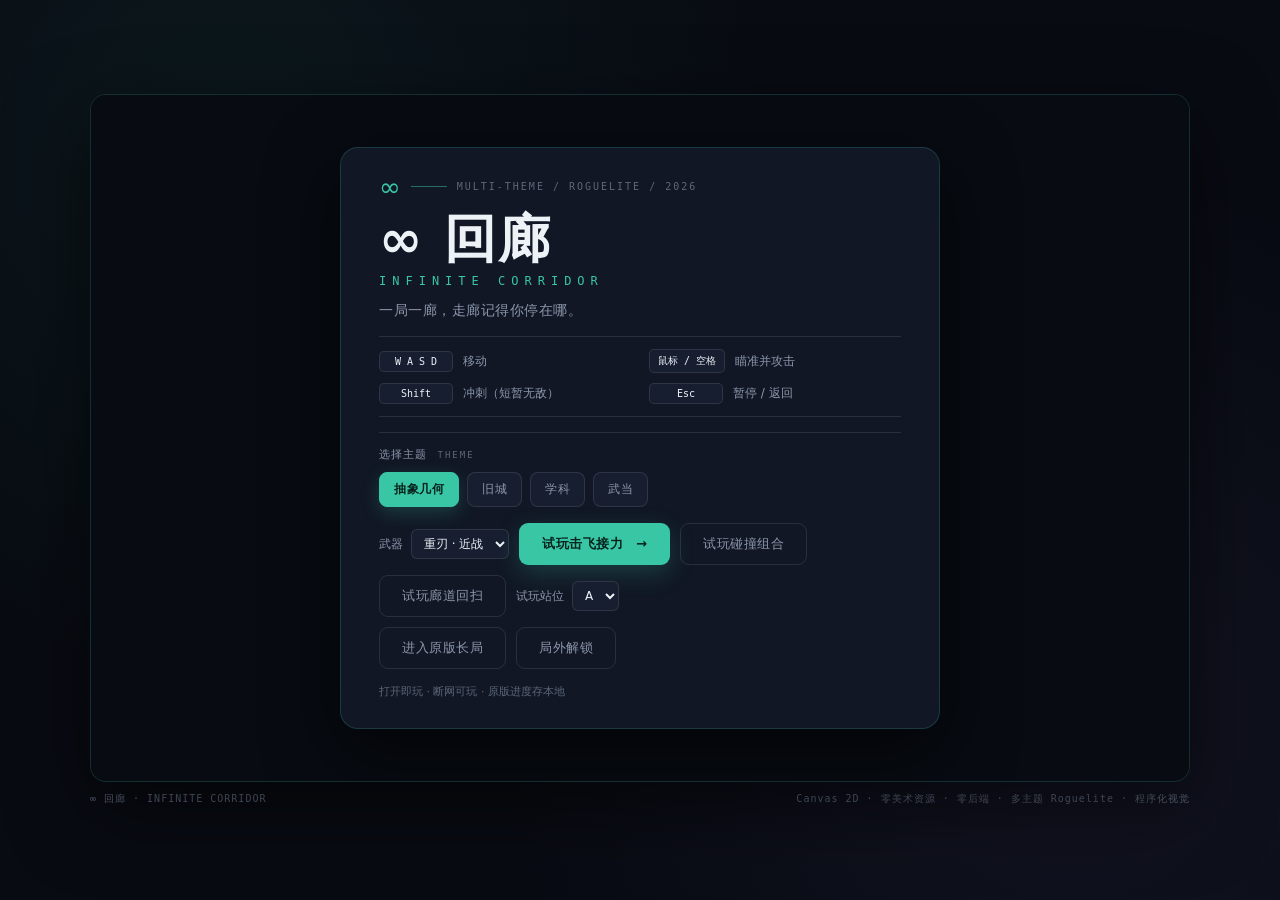
==== index.html @ 14e25143 "修复回廊战斗与界面交互，补充参赛设计资料" ====
<!DOCTYPE html>
<html lang="zh-CN">
<head>
<meta charset="UTF-8">
<meta name="viewport" content="width=device-width, initial-scale=1.0">
<title>∞ 回廊 · INFINITE CORRIDOR</title>
<link rel="stylesheet" href="src/ui/style.css">
</head>
<body>
<div id="app">
    <div id="hud" class="hud hidden">
      <div class="hud-left">
        <div class="brand-mini">∞ 回廊</div>
        <div class="room-line"><b id="room-name">方庭</b><span id="room-count">第 1 / 3 间</span></div>
        <div id="room-dots" class="dots"></div>
        <div id="hud-room-type" class="hud-extra hidden"></div>
      </div>
      <div class="hud-mid">
        <div class="hp-row"><span class="hp-label">生命</span><div class="hp-track"><div id="hp-fill" class="hp-fill"></div></div><span id="hp-text" class="hp-text">100 / 100</span></div>
        <div class="dash-status"><span>冲刺</span> <b id="dash-status">可用</b></div>
        <div id="boss-bar" class="boss-bar hidden"><span id="boss-name">合点</span><div class="boss-track"><div id="boss-fill" class="boss-fill"></div></div></div>
        <div id="hud-boss-phase" class="hud-extra hidden"></div>
        <div id="hud-combo" class="hud-extra hidden"></div>
        <div id="hint" class="hint"></div>
      </div>
      <div class="hud-right">
        <div class="hud-stats"><span id="run-gold">金币 <b id="gold">0</b></span><span>用时 <b id="timer">0.0s</b></span><span class="src" id="source">离线模板</span></div>
        <div id="perk-chips" class="chips"></div>
        <div class="hud-actions">
          <button id="btn-pause" class="mini-btn" type="button" aria-keyshortcuts="Escape">暂停</button>
          <button id="btn-mute" class="mini-btn" type="button">音效 开</button>
        </div>
      </div>
    </div>

  <div class="stage">
    <canvas id="game" width="960" height="600" tabindex="-1" aria-label="回廊战斗区域"></canvas>
    <div id="toast" class="toast"></div>

    <div id="overlay" class="overlay">
      <section id="screen-start" class="panel start-panel">
        <div class="mark"><span class="mark-inf">∞</span><span class="mark-line"></span><span class="mark-en">MULTI-THEME / ROGUELITE / 2026</span></div>
        <h1 class="title">∞ 回廊</h1>
        <p class="subtitle">INFINITE CORRIDOR</p>
        <p class="tagline">一局一廊，走廊记得你停在哪。</p>
        <div class="rules">
          <div><kbd>W A S D</kbd><span>移动</span></div>
          <div><kbd>鼠标 / 空格</kbd><span>瞄准并攻击</span></div>
          <div><kbd>Shift</kbd><span>冲刺（短暂无敌）</span></div>
          <div><kbd>Esc</kbd><span>暂停 / 返回</span></div>
        </div>
        <div class="start-actions impact-actions">
          <label class="recall-layout" for="impact-weapon">武器
            <select id="impact-weapon">
              <option value="blade">重刃 · 近战</option>
              <option value="cannon">手炮 · 远程</option>
            </select>
          </label>
          <button id="btn-impact" class="btn primary" type="button">试玩击飞接力 <span>→</span></button>
          <button id="btn-impact-combinations" class="btn ghost" type="button">试玩碰撞组合</button>
        </div>
        <div class="start-actions">
          <button id="btn-recall" class="btn ghost" type="button">试玩廊道回扫</button>
          <label class="recall-layout">试玩站位
            <select id="recall-layout">
              <option value="A">A</option>
              <option value="B">B</option>
            </select>
          </label>
        </div>
        <div class="start-actions legacy-actions">
          <button id="btn-start" class="btn ghost" type="button">进入原版长局</button>
          <button id="btn-unlock-start" class="btn ghost" type="button">局外解锁</button>
        </div>
        <p class="footnote">打开即玩 · 断网可玩 · 原版进度存本地</p>
      </section>

      <section id="screen-perk" class="panel perk-panel hidden">
        <div class="panel-kicker" id="perk-room">第 1 间 通过</div>
        <h2 class="panel-title" id="perk-title">选择一条路径</h2>
        <p class="panel-desc" id="perk-sub">选一个带进下一间房</p>
        <div id="perk-cards" class="perk-cards"></div>
      </section>

      <section id="screen-end" class="panel end-panel hidden">
        <h2 id="end-title" class="end-title lose">这次停在了这里</h2>
        <p id="end-summary" class="end-summary"></p>
        <div id="end-stats" class="stats"></div>
        <p id="end-wallet" class="end-gold">持有金币 <b id="end-gold">0</b></p>
        <div class="end-actions">
          <button id="btn-restart" class="btn primary" type="button">再来一局 <span>↻</span></button>
          <button id="btn-unlock" class="btn ghost" type="button">局外解锁</button>
          <button id="btn-end-home" class="btn ghost hidden" type="button">返回开始页</button>
        </div>
        <p class="footnote">按 R 或 Enter 也可立刻重开</p>
      </section>

      <section id="screen-unlock" class="panel unlock-panel hidden">
        <div class="unlock-head">
          <div><h2 class="panel-title">局外解锁</h2><p class="panel-desc">用金币换取开局自带的初始词条，效果可叠加</p></div>
          <!-- B6：顶部关闭按钮，不再只能滚到底部点「返回」；Esc 同样可关闭 -->
          <div class="unlock-head-right">
            <div class="wallet">金币 <b id="unlock-gold">0</b></div>
            <button id="unlock-close" class="icon-btn" type="button" aria-label="关闭局外解锁" title="关闭">×</button>
          </div>
        </div>
        <div id="unlock-grid" class="unlock-grid"></div>
        <button id="unlock-back" class="btn ghost wide" type="button" data-from="start">返回</button>
      </section>

      <!-- B9：Esc 暂停面板。此前只有 toast 提示，没有任何重开 / 返回入口 -->
      <section id="screen-pause" class="panel pause-panel hidden">
        <div class="panel-kicker">PAUSED · 暂停</div>
        <h2 class="panel-title">走廊暂时静止</h2>
        <p class="panel-desc">随时可以回来，也可以重开本局或回到开始页。</p>
        <div class="pause-actions">
          <button id="btn-resume" class="btn primary" type="button">继续 <span>→</span></button>
          <button id="btn-pause-restart" class="btn ghost" type="button">重开本局</button>
          <button id="btn-pause-home" class="btn ghost" type="button">返回开始页</button>
        </div>
        <p class="footnote">按 Esc 也可继续</p>
      </section>
    </div>
  </div>

  <footer class="foot">
    <span>∞ 回廊 · INFINITE CORRIDOR</span>
    <span>Canvas 2D · 零美术资源 · 零后端 · 多主题 Roguelite · 程序化视觉</span>
  </footer>
</div>

<script>window.Corridor = window.Corridor || {};</script>
<script src="src/core/perks.js"></script>
<script src="src/core/audio.js"></script>
<script src="src/core/recall.js"></script>
<script src="src/core/impact.js"></script>
<script src="src/core/engine.js"></script>
<script src="src/theme/index.js"></script>
<script src="src/gen/templates.js"></script>
<script src="src/gen/schema.js"></script>
<script src="src/gen/index.js"></script>
<script src="src/ui/render.js"></script>
<script src="src/ui/screens.js"></script>
<script src="src/ui/main.js"></script>
</body>
</html>
---- src/ui/style.css ----
:root{
  --bg:#080B12;
  --panel:#111725;
  --panel-2:#171E30;
  --line:rgba(255,255,255,.10);
  --text:#EDF2F7;
  --muted:#8C97AB;
  --dim:#5C6779;
  --teal:#39C6A5;
  --teal-soft:rgba(57,198,165,.14);
  --amber:#E9A23B;
  --violet:#8E7CE8;
  --rust:#D9644B;
  --font:"PingFang SC","Microsoft YaHei","Hiragino Sans GB",system-ui,-apple-system,sans-serif;
  --mono:ui-monospace,"SFMono-Regular","JetBrains Mono",Consolas,monospace;
  /* 主题派生变量：rgba 边框/阴影/发光统一由 rgb 三元组派生，
     [data-theme] 只需覆盖 4 个 rgb 三元组即可让整套 HUD 随主题变色。
     缺省值 = M1 原硬编码值，故无 data-theme 时外观零变化。 */
  --teal-rgb:57,198,165;
  --amber-rgb:233,162,59;
  --violet-rgb:142,124,232;
  --rust-rgb:217,100,75;
  --violet-soft:#C3B7FF;
  --amber-soft:#F5C879;
  --on-primary:#06231C;
}
*{box-sizing:border-box}
html{height:100%}
body{
  min-height:100%;margin:0;background:var(--bg);color:var(--text);font-family:var(--font);
  display:flex;align-items:center;justify-content:center;
  background-image:radial-gradient(circle at 18% 16%,rgba(var(--teal-rgb),.07),transparent 42%),
                   radial-gradient(circle at 84% 82%,rgba(var(--violet-rgb),.07),transparent 44%);
  -webkit-font-smoothing:antialiased;
}
#app{
  --stage-width:min(1100px,100%,max(320px,calc(160vh - 224px)));
  width:100%;display:flex;flex-direction:column;align-items:center;gap:10px;padding:16px;
}
.stage{
  position:relative;width:var(--stage-width);aspect-ratio:960/600;
  border:1px solid rgba(var(--teal-rgb),.18);border-radius:16px;overflow:hidden;
  background:#0B0E15;box-shadow:0 26px 80px rgba(0,0,0,.55),0 0 0 1px rgba(255,255,255,.02) inset;
}
canvas{display:block;width:100%;height:100%}
.hidden{display:none !important}

/* ---------- HUD ---------- */
/* HUD 是画布外的独立行，战斗区域会完整显示。 */
.hud{
  width:var(--stage-width);display:flex;flex-wrap:wrap;gap:10px 16px;
  padding:7px 16px 9px;align-items:flex-start;
  background:var(--panel);border:1px solid rgba(var(--teal-rgb),.16);border-radius:10px;
}
.hud-left{width:190px;flex:none}
.brand-mini{font-size:13px;font-weight:600;letter-spacing:2px;color:var(--teal)}
.room-line{display:flex;align-items:baseline;gap:8px;margin-top:2px}
.room-line b{font-size:16px;font-weight:500}
.room-line span{font-size:11px;color:var(--muted)}
.dots{display:flex;gap:5px;margin-top:5px;align-items:center}
.dot{width:16px;height:4px;border-radius:2px;background:rgba(255,255,255,.13)}
.dot.done{background:var(--teal)}
.dot.now{background:var(--amber);box-shadow:0 0 8px rgba(var(--amber-rgb),.6)}
.dot.boss{width:8px;height:8px;border-radius:50%;background:rgba(217,100,75,.3)}
.dot.boss.now{background:var(--rust);box-shadow:0 0 10px rgba(var(--rust-rgb),.7)}
.dot.boss.done{background:var(--teal)}
.hud-mid{flex:1 1 160px;min-width:0}
.hp-row{display:flex;align-items:center;gap:10px}
.hp-label,.hp-text{font-size:11px;color:var(--muted);font-family:var(--mono)}
.hp-text{min-width:66px;text-align:right}
.hp-track{flex:1;max-width:300px;height:9px;border-radius:6px;background:rgba(255,255,255,.10);overflow:hidden}
.hp-fill{height:100%;width:100%;background:var(--teal);border-radius:6px;transition:width .16s ease}
.hp-fill.low{background:var(--rust)}
.dash-status{margin-top:4px;font-size:11px;color:var(--muted)}
.dash-status b{font-family:var(--mono);font-weight:500;color:var(--teal)}
.dash-status b.cooling{color:var(--muted)}
.boss-bar{display:flex;align-items:center;gap:9px;margin-top:5px}
.boss-bar span{font-size:11px;color:var(--rust);min-width:32px}
.boss-track{flex:1;height:5px;background:rgba(255,255,255,.09);border-radius:4px;overflow:hidden}
.boss-fill{height:100%;background:var(--rust);transition:width .2s ease}
.hint{margin-top:5px;font-size:11px;color:var(--dim);white-space:nowrap;overflow:hidden;text-overflow:ellipsis}
.hud-right{width:230px;flex:none;display:flex;flex-direction:column;align-items:flex-end;gap:5px}
.hud-stats{display:flex;gap:12px;font-size:11px;color:var(--muted);font-family:var(--mono)}
.hud-stats b{color:var(--text);font-weight:500}
.hud-stats .src{color:var(--teal);opacity:.8}
.chips{display:flex;flex-wrap:wrap;gap:4px;justify-content:flex-end;max-height:30px;overflow:hidden}
.chip{font-size:10px;padding:2px 7px;border-radius:20px;border:1px solid var(--line);color:var(--muted);white-space:nowrap}
.chip.r-common{border-color:rgba(255,255,255,.16)}
.chip.r-rare{border-color:rgba(var(--violet-rgb),.5);color:var(--violet-soft)}
.chip.r-epic{border-color:rgba(var(--amber-rgb),.55);color:var(--amber-soft)}
.mini-btn{font-size:10px;padding:3px 9px;border-radius:5px;border:1px solid var(--line);
  background:transparent;color:var(--muted);cursor:pointer;font-family:var(--mono)}
.mini-btn:hover{color:var(--text);border-color:var(--teal)}
.mini-btn.off{opacity:.5}
.hud-actions{display:flex;gap:6px}

/* ---------- 覆盖层 ---------- */
.overlay{
  position:absolute;inset:0;z-index:5;display:flex;align-items:center;justify-content:center;
  background:rgba(8,11,18,.60);backdrop-filter:blur(3px);padding:20px;
}
.overlay.dim{background:rgba(8,11,18,.84);backdrop-filter:blur(7px)}
.panel{
  width:min(600px,100%);max-height:100%;overflow:auto;
  background:var(--panel);border:1px solid rgba(var(--teal-rgb),.20);border-radius:18px;
  padding:34px 38px;box-shadow:0 24px 70px rgba(0,0,0,.6);
  animation:rise .35s cubic-bezier(.2,.8,.2,1) both;
}
@keyframes rise{from{opacity:0;transform:translateY(14px)}to{opacity:1;transform:translateY(0)}}
.mark{display:flex;align-items:center;gap:10px;margin-bottom:18px}
.mark-inf{font-size:26px;line-height:1;color:var(--teal)}
.mark-line{width:36px;height:1px;background:rgba(var(--teal-rgb),.5)}
.mark-en{font-family:var(--mono);font-size:10px;letter-spacing:2px;color:var(--dim)}
.title{font-size:52px;line-height:1.05;margin:0;font-weight:600;letter-spacing:2px}
.subtitle{font-family:var(--mono);font-size:12px;letter-spacing:6px;color:var(--teal);margin:8px 0 0}
.tagline{font-size:14px;color:var(--muted);margin:18px 0 24px;letter-spacing:.5px}
.rules{display:grid;grid-template-columns:1fr 1fr;gap:10px 18px;margin-bottom:28px;
  border-top:1px solid var(--line);border-bottom:1px solid var(--line);padding:18px 0}
.rules div{display:flex;align-items:center;gap:10px;font-size:12px;color:var(--muted)}
kbd{font-family:var(--mono);font-size:10px;padding:4px 8px;border-radius:5px;
  border:1px solid var(--line);background:var(--panel-2);color:var(--text);min-width:74px;text-align:center}
.start-actions,.end-actions{display:flex;gap:10px;align-items:center}
.start-actions{flex-wrap:wrap}
.start-panel{padding-block:26px}
.start-panel .mark{margin-bottom:12px}
.start-panel .tagline{margin:14px 0 16px}
.start-panel .rules{padding-block:12px;margin-bottom:15px}
.start-panel .footnote{margin-top:14px}
.impact-actions{margin-bottom:10px}
.legacy-actions{margin-top:10px}
.recall-layout{display:flex;gap:8px;align-items:center;color:var(--muted);font-size:12px}
.recall-layout select{
  padding:6px 8px;border:1px solid var(--line);border-radius:6px;
  background:var(--panel-2);color:var(--text);font:inherit;
}
.hud[data-prototype] .hint{color:var(--text);white-space:normal}
.btn{
  font-family:var(--font);font-size:13px;padding:11px 22px;border-radius:9px;cursor:pointer;
  border:1px solid transparent;transition:transform .16s ease,box-shadow .16s ease,background .16s ease;
  letter-spacing:.5px;
}
.btn:hover{transform:translateY(-2px)}
.btn.primary{background:var(--teal);color:var(--on-primary);font-weight:600;box-shadow:0 8px 24px rgba(var(--teal-rgb),.22)}
.btn.primary:hover{box-shadow:0 12px 30px rgba(var(--teal-rgb),.34)}
.btn.primary span{margin-left:8px}
.btn.ghost{background:transparent;border-color:var(--line);color:var(--muted)}
.btn.ghost:hover{color:var(--text);border-color:var(--teal)}
.btn.wide{width:100%;margin-top:18px}
.footnote{font-size:11px;color:var(--dim);margin:18px 0 0;line-height:1.7}

.panel-kicker{font-family:var(--mono);font-size:11px;letter-spacing:2px;color:var(--teal);margin-bottom:8px}
.panel-title{font-size:26px;font-weight:500;margin:0 0 6px;letter-spacing:1px}
.panel-desc{font-size:12px;color:var(--muted);margin:0 0 22px}
.perk-cards{display:grid;grid-template-columns:1fr 1fr;gap:14px}
.perk-card{
  text-align:left;padding:18px;border-radius:12px;background:var(--panel-2);
  border:1px solid var(--line);cursor:pointer;color:var(--text);font-family:var(--font);
  transition:transform .16s ease,border-color .16s ease,box-shadow .16s ease;
  display:flex;flex-direction:column;gap:8px;min-height:150px;
}
.perk-card:hover{transform:translateY(-5px);border-color:var(--teal);box-shadow:0 14px 34px rgba(0,0,0,.4)}
.perk-card.r-rare:hover{border-color:var(--violet);box-shadow:0 14px 34px rgba(var(--violet-rgb),.18)}
.perk-card.r-epic:hover{border-color:var(--amber);box-shadow:0 14px 34px rgba(var(--amber-rgb),.18)}
.perk-top{display:flex;justify-content:space-between;align-items:center}
.perk-rarity{font-size:10px;padding:2px 8px;border-radius:20px;border:1px solid var(--line);color:var(--muted)}
.r-rare .perk-rarity{border-color:rgba(var(--violet-rgb),.55);color:var(--violet-soft)}
.r-epic .perk-rarity{border-color:rgba(var(--amber-rgb),.55);color:var(--amber-soft)}
.perk-tag{font-size:10px;color:var(--dim)}
.perk-name{font-size:22px;font-weight:500;letter-spacing:1px}
.perk-desc{font-size:12px;color:var(--muted);line-height:1.6;flex:1}
/* B8：词条卡底部不再渲染英文函数 id（.perk-id 规则已移除） */
.perk-price{font-size:11px;color:var(--teal);border-top:1px solid var(--line);padding-top:8px}
.perk-card.locked{opacity:.55;cursor:default}
.perk-card.locked:hover{transform:none;border-color:var(--line);box-shadow:none}
.perk-card.poor{opacity:.6}

.end-title{font-size:30px;font-weight:500;margin:0 0 10px;letter-spacing:1px}
.end-title.win{color:var(--teal)}
.end-title.lose{color:var(--rust)}
.end-summary{font-size:13px;color:var(--muted);line-height:1.8;margin:0 0 24px;
  border-left:2px solid rgba(var(--teal-rgb),.4);padding-left:14px}
.stats{display:grid;grid-template-columns:repeat(4,1fr);gap:10px;margin-bottom:20px}
.stat{display:flex;flex-direction:column;gap:4px;padding:14px 10px;background:var(--panel-2);
  border:1px solid var(--line);border-radius:10px;text-align:center}
.stat-v{font-family:var(--mono);font-size:19px;color:var(--text)}
.stat-l{font-size:10px;color:var(--dim)}
.end-gold{font-size:12px;color:var(--muted);margin:0 0 20px}
.end-gold b{color:var(--amber);font-family:var(--mono);font-size:16px}

.unlock-panel{width:min(760px,100%);display:flex;flex-direction:column;overflow:hidden}
.unlock-head{display:flex;flex:none;flex-wrap:wrap;justify-content:space-between;align-items:flex-start;gap:10px;margin-bottom:14px}
/* B6：顶部关闭按钮，解锁页不必滚到底部才能退出 */
.unlock-head-right{display:flex;align-items:center;gap:10px;flex:none}
.icon-btn{
  width:32px;height:32px;flex:none;border-radius:8px;cursor:pointer;
  border:1px solid var(--line);background:var(--panel-2);color:var(--muted);
  font-size:18px;line-height:1;font-family:var(--mono);
  transition:color .16s ease,border-color .16s ease,transform .16s ease;
}
.icon-btn:hover{color:var(--text);border-color:var(--teal);transform:translateY(-2px)}
.wallet{font-family:var(--mono);font-size:12px;color:var(--muted);white-space:nowrap;
  border:1px solid var(--line);border-radius:8px;padding:8px 12px}
.wallet b{color:var(--amber);font-size:16px}
.unlock-grid{display:grid;grid-template-columns:repeat(5,minmax(0,1fr));gap:10px;min-height:0;overflow:auto;padding:4px}
.unlock-panel>.btn{flex:none}
.unlock-grid .perk-card{min-height:132px;padding:13px;gap:6px}
.unlock-grid .perk-name{font-size:17px}
.unlock-grid .perk-desc{font-size:11px}

/* B9：Esc 暂停面板 */
.pause-panel{width:min(480px,100%)}
.pause-actions{display:flex;gap:10px;flex-wrap:wrap;margin-bottom:4px}

.toast{
  position:absolute;left:50%;bottom:22px;transform:translate(-50%,10px);z-index:6;
  font-size:12px;color:var(--text);background:rgba(17,23,37,.94);
  border:1px solid rgba(var(--teal-rgb),.3);border-radius:9px;padding:10px 18px;
  opacity:0;pointer-events:none;transition:opacity .2s ease,transform .2s ease;
  max-width:80%;text-align:center;box-shadow:0 10px 30px rgba(0,0,0,.4);
}
.toast.show{opacity:1;transform:translate(-50%,0)}
.foot{width:var(--stage-width);display:flex;justify-content:space-between;
  font-family:var(--mono);font-size:10px;color:var(--dim);letter-spacing:1px}
@media (max-width:820px){
  .unlock-grid{grid-template-columns:repeat(3,1fr)}
  .panel{padding:24px}
  .title{font-size:40px}
  .hud{gap:10px;padding:10px}
  .hud-left,.hud-right{width:150px}
  .stats{grid-template-columns:repeat(2,1fr)}
}
@media (max-width:520px){
  .overlay{padding:8px}
  .panel{padding:14px}
  .unlock-grid{grid-template-columns:repeat(2,minmax(0,1fr))}
}
@media (max-width:520px), (max-height:480px){
  .overlay.unlocking{position:fixed;padding:8px}
  .unlock-panel{padding:14px}
  .unlock-panel .panel-desc{margin-bottom:0}
}
@media (max-height:480px){
  #app{padding:8px;gap:6px}
  .hud{width:min(650px,100%);padding:6px 10px;gap:6px 10px}
}

/* ---------- 开局主题选择 / HUD 主题标签 ---------- */
.theme-picker{margin:0 0 16px;border-top:1px solid var(--line);padding-top:14px}
.theme-picker-label{font-size:11px;color:var(--muted);letter-spacing:1px;margin-bottom:10px}
.theme-picker-label span{font-family:var(--mono);font-size:9px;color:var(--dim);letter-spacing:2px;margin-left:6px}
.theme-options{display:flex;gap:8px;flex-wrap:wrap}
.theme-opt{
  font-family:var(--font);font-size:12px;padding:8px 14px;border-radius:8px;cursor:pointer;
  border:1px solid var(--line);background:var(--panel-2);color:var(--muted);
  transition:transform .16s ease,border-color .16s ease,color .16s ease,background .16s ease;
  letter-spacing:.5px;
}
.theme-opt:hover{color:var(--text);border-color:var(--teal);transform:translateY(-2px)}
.theme-opt.active{
  color:var(--on-primary);background:var(--teal);border-color:var(--teal);font-weight:600;
  box-shadow:0 6px 18px rgba(var(--teal-rgb),.22);
}
.theme-opt.active:hover{transform:none}
.theme-tag{display:inline-flex;align-items:center;gap:5px}
.theme-tag-k{color:var(--dim)}
.theme-tag b{color:var(--teal);font-weight:500}
@media (max-width:820px){
  .theme-opt{padding:7px 11px;font-size:11px}
  .theme-picker-label{margin-bottom:8px}
}

/* ---------- T26-D 主题化（C7：ui-dev 在开局设 #app.dataset.theme = C.theme.active()） ----------
 * 选择器精确限定 #app，避免误命中带 data-theme 的 .theme-opt 按钮。
 * 用 4 个 rgb 三元组派生所有边框/阴影/发光，换主题时 HUD、面板、按钮整体变色。
 * 无 data-theme 或 [data-theme="geometry"] 时取 :root 默认值，外观与 M1 完全一致。 */
#app[data-theme="geometry"]{
  --bg:#080B12;--panel:#111725;--panel-2:#171E30;
  --text:#EDF2F7;--muted:#8C97AB;--dim:#5C6779;
  --teal:#39C6A5;--amber:#E9A23B;--violet:#8E7CE8;--rust:#D9644B;
  --teal-rgb:57,198,165;--amber-rgb:233,162,59;--violet-rgb:142,124,232;--rust-rgb:217,100,75;
  --teal-soft:rgba(57,198,165,.14);--violet-soft:#C3B7FF;--amber-soft:#F5C879;--on-primary:#06231C;
}
/* oldtown · 潮湿市井暖光：暖褐面板，灯橘 / 苔绿 / 藕紫 / 砖红 */
#app[data-theme="oldtown"]{
  --bg:#120D09;--panel:#1E1712;--panel-2:#2A1F17;
  --text:#F6EBDC;--muted:#B49C82;--dim:#7A6450;
  --teal:#78A88E;--amber:#F2A63C;--violet:#A5818C;--rust:#C25736;
  --teal-rgb:120,168,142;--amber-rgb:242,166,60;--violet-rgb:165,129,140;--rust-rgb:194,87,54;
  --teal-soft:rgba(120,168,142,.14);--violet-soft:#D8B6BF;--amber-soft:#F8CE8A;--on-primary:#2A1608;
}
/* subject · 清冷学理：墨蓝面板，钢笔冷蓝 / 粉笔黄 / 靛紫 / 批注红 */
#app[data-theme="subject"]{
  --bg:#080E16;--panel:#0F1A26;--panel-2:#162434;
  --text:#EAF1F8;--muted:#8FA2B8;--dim:#586B82;
  --teal:#5FA6C9;--amber:#D8B06A;--violet:#7E88C8;--rust:#B45E58;
  --teal-rgb:95,166,201;--amber-rgb:216,176,106;--violet-rgb:126,136,200;--rust-rgb:180,94,88;
  --teal-soft:rgba(95,166,201,.14);--violet-soft:#B9C0EE;--amber-soft:#EBD3A2;--on-primary:#0A1622;
}
/* wudang · 山岚留白：淡墨青灰面板，灰青 / 暖木金 / 远山紫 / 朱砂 */
#app[data-theme="wudang"]{
  --bg:#141A1C;--panel:#1C2527;--panel-2:#26302F;
  --text:#EFF2EE;--muted:#9BA9A2;--dim:#66756E;
  --teal:#6F9C8D;--amber:#C9A579;--violet:#8E8CAA;--rust:#A96357;
  --teal-rgb:111,156,141;--amber-rgb:201,165,121;--violet-rgb:142,140,170;--rust-rgb:169,99,87;
  --teal-soft:rgba(111,156,141,.14);--violet-soft:#C3C1D6;--amber-soft:#E2CDA9;--on-primary:#14201C;
}

/* ---------- T28 集成修复：三选一词条卡 / 机制徽标 / 协同提示 / HUD 扩展 ----------
 * screens.js 的 showPerk() 会写 #perk-cards[data-count="2|3"]，这里按候选数切列数；
 * 无 data-count 时维持 M1 两列，外观不变。 */
#perk-cards[data-count="3"]{grid-template-columns:repeat(3,1fr);gap:11px}
#perk-cards[data-count="3"] .perk-card{padding:14px;min-height:168px}
#perk-cards[data-count="3"] .perk-name{font-size:19px}
#perk-cards[data-count="3"] .perk-desc{font-size:11px}
#perk-cards[data-count="1"]{grid-template-columns:1fr}

/* 词条卡顶部三项（稀有度 / 分类 / 机制徽标）自适应排布 */
.perk-top{display:flex;justify-content:space-between;align-items:center;gap:6px;flex-wrap:wrap}
.perk-mechanic{
  font-size:10px;line-height:1.4;padding:2px 7px;border-radius:20px;white-space:nowrap;
  color:var(--teal);background:rgba(var(--teal-rgb),.10);
  border:1px solid rgba(var(--teal-rgb),.34);
}
.perk-synergy{
  font-size:11px;line-height:1.5;color:var(--amber-soft);
  background:rgba(var(--amber-rgb),.10);border:1px solid rgba(var(--amber-rgb),.28);
  border-radius:7px;padding:7px 9px;
}
/* HUD 新增可选字段：连击 / 房间类型 / Boss 阶段 */
.hud-extra{
  font-size:10px;font-family:var(--mono);line-height:1.4;
  margin-top:5px;letter-spacing:.3px;color:var(--amber-soft);
  text-shadow:0 0 8px rgba(var(--amber-rgb),.25);
}
#hud-boss-phase{color:#F0A69A;text-shadow:0 0 8px rgba(var(--rust-rgb),.35)}
#hud-combo{color:var(--amber-soft)}
@media (max-width:820px){
  #perk-cards[data-count="3"]{grid-template-columns:1fr}
}
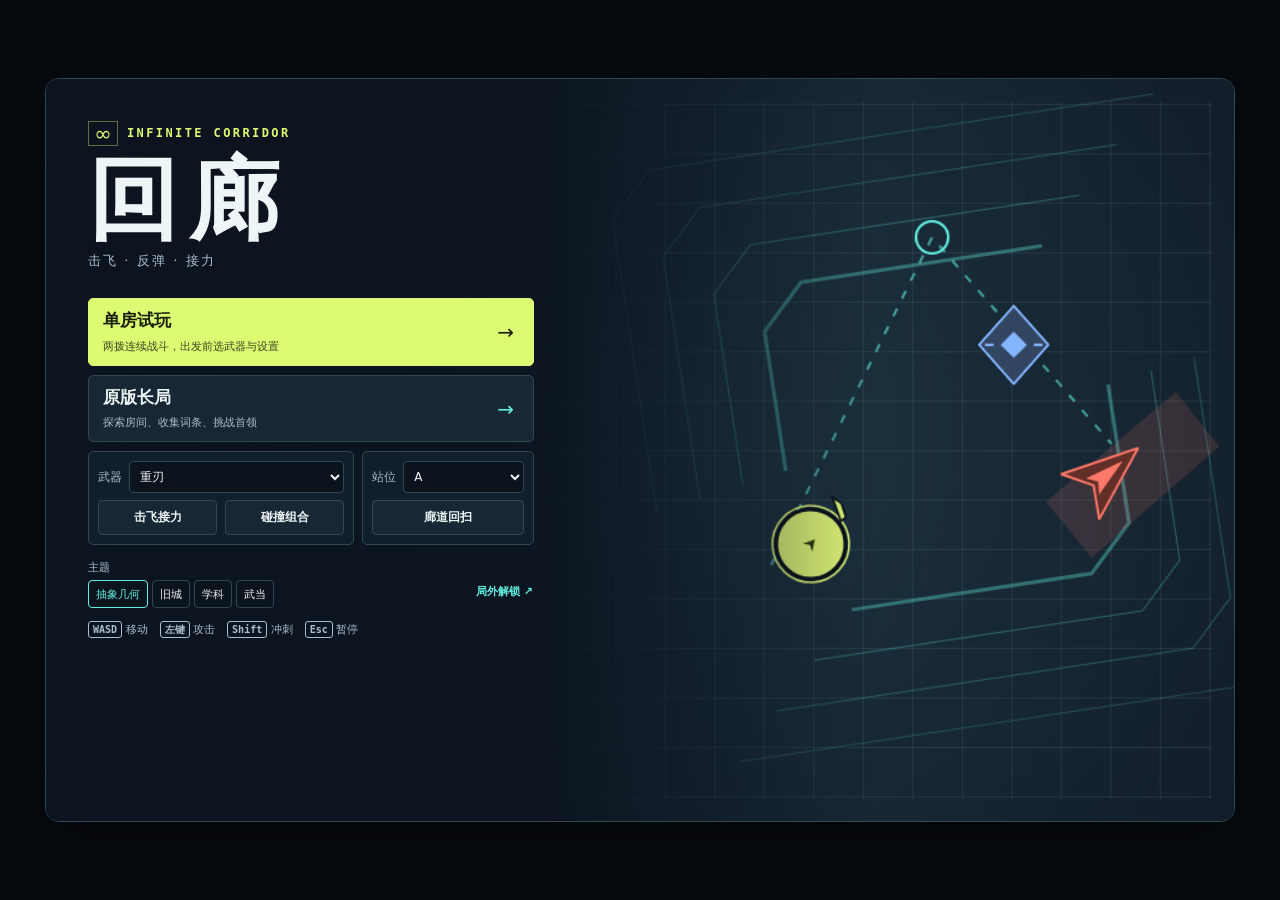
==== commit dc98810b: "加入 A/B 单房试玩与新版界面" ====
--- a/index.html
+++ b/index.html
@@ -3,142 +3,170 @@
 <head>
 <meta charset="UTF-8">
 <meta name="viewport" content="width=device-width, initial-scale=1.0">
-<title>∞ 回廊 · INFINITE CORRIDOR</title>
+<title>回廊 · INFINITE CORRIDOR</title>
 <link rel="stylesheet" href="src/ui/style.css">
 </head>
 <body>
-<div id="app">
-    <div id="hud" class="hud hidden">
-      <div class="hud-left">
-        <div class="brand-mini">∞ 回廊</div>
-        <div class="room-line"><b id="room-name">方庭</b><span id="room-count">第 1 / 3 间</span></div>
-        <div id="room-dots" class="dots"></div>
-        <div id="hud-room-type" class="hud-extra hidden"></div>
+<main id="app">
+  <div id="hud" class="hud hidden" aria-label="战斗状态">
+    <div class="hud-left">
+      <div class="room-line"><b id="room-name"></b><span id="room-count"></span></div>
+      <div id="room-dots" class="dots" aria-hidden="true"></div>
+      <div id="hud-room-type" class="hud-extra hidden"></div>
+    </div>
+    <div class="hud-mid">
+      <div class="hp-row">
+        <span class="hp-label">生命</span><div id="hp-track" class="hp-track" role="progressbar" aria-label="生命" aria-valuemin="0"><div id="hp-fill" class="hp-fill"></div></div><span id="hp-text" class="hp-text"></span>
       </div>
-      <div class="hud-mid">
-        <div class="hp-row"><span class="hp-label">生命</span><div class="hp-track"><div id="hp-fill" class="hp-fill"></div></div><span id="hp-text" class="hp-text">100 / 100</span></div>
-        <div class="dash-status"><span>冲刺</span> <b id="dash-status">可用</b></div>
-        <div id="boss-bar" class="boss-bar hidden"><span id="boss-name">合点</span><div class="boss-track"><div id="boss-fill" class="boss-fill"></div></div></div>
-        <div id="hud-boss-phase" class="hud-extra hidden"></div>
-        <div id="hud-combo" class="hud-extra hidden"></div>
-        <div id="hint" class="hint"></div>
+      <div id="boss-bar" class="boss-bar hidden"><span id="boss-name"></span><div class="boss-track"><div id="boss-fill" class="boss-fill"></div></div></div>
+      <div class="battle-detail">
+        <span class="dash-status">冲刺 <b id="dash-status">可用</b></span>
+        <span id="hud-boss-phase" class="hud-extra hidden"></span>
+        <span id="hud-combo" class="hud-extra hidden"></span>
       </div>
-      <div class="hud-right">
-        <div class="hud-stats"><span id="run-gold">金币 <b id="gold">0</b></span><span>用时 <b id="timer">0.0s</b></span><span class="src" id="source">离线模板</span></div>
-        <div id="perk-chips" class="chips"></div>
-        <div class="hud-actions">
-          <button id="btn-pause" class="mini-btn" type="button" aria-keyshortcuts="Escape">暂停</button>
-          <button id="btn-mute" class="mini-btn" type="button">音效 开</button>
-        </div>
+      <div id="hint" class="hint"></div>
+    </div>
+    <div class="hud-right">
+      <div class="hud-stats"><span id="source" class="src"></span><span>用时 <b id="timer"></b></span><span id="run-gold">金币 <b id="gold"></b></span></div>
+      <div id="perk-chips" class="chips" aria-label="当前强化"></div>
+      <div class="hud-actions">
+        <span class="theme-tag">主题 <b id="hud-theme"></b></span>
+        <button id="btn-mute" class="mini-btn" type="button" aria-keyshortcuts="M">音效 开</button>
+        <button id="btn-pause" class="mini-btn" type="button" aria-keyshortcuts="Escape">暂停 <kbd>Esc</kbd></button>
       </div>
     </div>
+  </div>
 
-  <div class="stage">
+  <div id="stage" class="stage" data-screen="start">
     <canvas id="game" width="960" height="600" tabindex="-1" aria-label="回廊战斗区域"></canvas>
-    <div id="toast" class="toast"></div>
+    <div id="toast" class="toast" role="status"></div>
+    <div id="overlay" class="overlay">
+      <section id="screen-start" class="panel start-panel" tabindex="-1" aria-labelledby="start-title">
+        <header class="home-brand">
+          <div class="brand-line"><span aria-hidden="true">∞</span> INFINITE CORRIDOR</div>
+          <h1 id="start-title">回廊</h1>
+          <p>击飞 · 反弹 · 接力</p>
+        </header>
 
-    <div id="overlay" class="overlay">
-      <section id="screen-start" class="panel start-panel">
-        <div class="mark"><span class="mark-inf">∞</span><span class="mark-line"></span><span class="mark-en">MULTI-THEME / ROGUELITE / 2026</span></div>
-        <h1 class="title">∞ 回廊</h1>
-        <p class="subtitle">INFINITE CORRIDOR</p>
-        <p class="tagline">一局一廊，走廊记得你停在哪。</p>
-        <div class="rules">
-          <div><kbd>W A S D</kbd><span>移动</span></div>
-          <div><kbd>鼠标 / 空格</kbd><span>瞄准并攻击</span></div>
-          <div><kbd>Shift</kbd><span>冲刺（短暂无敌）</span></div>
-          <div><kbd>Esc</kbd><span>暂停 / 返回</span></div>
+        <div class="home-modes" aria-label="战斗模式">
+          <button id="btn-trial-setup" class="mode-entry featured" type="button">
+            <span><b>单房试玩</b><small>两拨连续战斗，出发前选武器与设置</small></span><span aria-hidden="true">→</span>
+          </button>
+          <button id="btn-start" class="mode-entry" type="button">
+            <span><b>原版长局</b><small>探索房间、收集词条、挑战首领</small></span><span aria-hidden="true">→</span>
+          </button>
+
+          <div class="home-experiments">
+            <div class="mode-group">
+              <label class="field compact" for="impact-weapon">武器
+                <select id="impact-weapon"><option value="blade">重刃</option><option value="cannon">手炮</option></select>
+              </label>
+              <div class="button-row">
+                <button id="btn-impact" class="btn secondary" type="button">击飞接力</button>
+                <button id="btn-impact-combinations" class="btn secondary" type="button">碰撞组合</button>
+              </div>
+            </div>
+            <div class="mode-group">
+              <label class="field compact" for="recall-layout">站位
+                <select id="recall-layout"><option value="A">A</option><option value="B">B</option></select>
+              </label>
+              <button id="btn-recall" class="btn secondary" type="button">廊道回扫</button>
+            </div>
+          </div>
         </div>
-        <div class="start-actions impact-actions">
-          <label class="recall-layout" for="impact-weapon">武器
-            <select id="impact-weapon">
-              <option value="blade">重刃 · 近战</option>
-              <option value="cannon">手炮 · 远程</option>
-            </select>
+
+        <div class="home-settings">
+          <div id="theme-host"></div>
+          <button id="btn-unlock-start" class="btn link-button" type="button">局外解锁 ↗</button>
+        </div>
+        <div class="controls-inline"><span><kbd>WASD</kbd> 移动</span><span><kbd>左键</kbd> 攻击</span><span><kbd>Shift</kbd> 冲刺</span><span><kbd>Esc</kbd> 暂停</span></div>
+      </section>
+
+      <section id="screen-trial" class="panel trial-panel hidden" tabindex="-1" aria-labelledby="trial-title">
+        <header class="panel-head">
+          <h2 id="trial-title" class="panel-title">单房试玩</h2>
+          <p class="panel-desc">选好设置，连续迎战两拨敌人。</p>
+        </header>
+        <div class="trial-settings">
+          <label class="field" for="trial-version">版本
+            <select id="trial-version"><option value="A">版本 A</option><option value="B">版本 B</option></select>
           </label>
-          <button id="btn-impact" class="btn primary" type="button">试玩击飞接力 <span>→</span></button>
-          <button id="btn-impact-combinations" class="btn ghost" type="button">试玩碰撞组合</button>
-        </div>
-        <div class="start-actions">
-          <button id="btn-recall" class="btn ghost" type="button">试玩廊道回扫</button>
-          <label class="recall-layout">试玩站位
-            <select id="recall-layout">
-              <option value="A">A</option>
-              <option value="B">B</option>
-            </select>
+          <label class="field" for="trial-weapon">武器
+            <select id="trial-weapon"><option value="blade">重刃</option><option value="cannon">手炮</option></select>
+          </label>
+          <label class="field" for="trial-preset">预设
+            <select id="trial-preset"><option value="basic">预设 1</option><option value="skills">预设 2</option></select>
           </label>
         </div>
-        <div class="start-actions legacy-actions">
-          <button id="btn-start" class="btn ghost" type="button">进入原版长局</button>
-          <button id="btn-unlock-start" class="btn ghost" type="button">局外解锁</button>
+        <div class="controls-inline"><span><kbd>WASD</kbd> 移动</span><span><kbd>左键</kbd> 攻击</span><span><kbd>Shift</kbd> 冲刺</span><span><kbd>Esc</kbd> 暂停</span></div>
+        <div class="start-actions">
+          <button id="btn-trial-start" class="btn primary" type="button">进入房间 <span aria-hidden="true">→</span></button>
+          <button id="btn-trial-back" class="btn secondary" type="button">返回首页</button>
         </div>
-        <p class="footnote">打开即玩 · 断网可玩 · 原版进度存本地</p>
       </section>
 
-      <section id="screen-perk" class="panel perk-panel hidden">
-        <div class="panel-kicker" id="perk-room">第 1 间 通过</div>
-        <h2 class="panel-title" id="perk-title">选择一条路径</h2>
-        <p class="panel-desc" id="perk-sub">选一个带进下一间房</p>
+      <section id="screen-loading" class="panel loading-panel hidden" tabindex="-1" aria-labelledby="loading-title">
+        <h2 id="loading-title" class="panel-title" role="status">正在准备关卡</h2>
+      </section>
+
+      <section id="screen-perk" class="panel perk-panel hidden" tabindex="-1" aria-labelledby="perk-title">
+        <header class="panel-head">
+          <p class="panel-kicker" id="perk-room"></p>
+          <h2 class="panel-title" id="perk-title">选择强化</h2>
+          <p class="panel-desc" id="perk-sub"></p>
+        </header>
         <div id="perk-cards" class="perk-cards"></div>
       </section>
 
-      <section id="screen-end" class="panel end-panel hidden">
-        <h2 id="end-title" class="end-title lose">这次停在了这里</h2>
-        <p id="end-summary" class="end-summary"></p>
+      <section id="screen-end" class="panel end-panel hidden" tabindex="-1" aria-labelledby="end-title">
+        <header class="panel-head">
+          <h2 id="end-title" class="end-title panel-title"></h2>
+          <p id="end-summary" class="panel-desc"></p>
+        </header>
         <div id="end-stats" class="stats"></div>
         <p id="end-wallet" class="end-gold">持有金币 <b id="end-gold">0</b></p>
         <div class="end-actions">
-          <button id="btn-restart" class="btn primary" type="button">再来一局 <span>↻</span></button>
-          <button id="btn-unlock" class="btn ghost" type="button">局外解锁</button>
-          <button id="btn-end-home" class="btn ghost hidden" type="button">返回开始页</button>
+          <button id="btn-restart" class="btn primary" type="button">再来一局 <kbd>R</kbd></button>
+          <button id="btn-unlock" class="btn secondary" type="button">局外解锁</button>
+          <button id="btn-end-home" class="btn secondary" type="button">返回首页</button>
         </div>
-        <p class="footnote">按 R 或 Enter 也可立刻重开</p>
       </section>
 
-      <section id="screen-unlock" class="panel unlock-panel hidden">
-        <div class="unlock-head">
-          <div><h2 class="panel-title">局外解锁</h2><p class="panel-desc">用金币换取开局自带的初始词条，效果可叠加</p></div>
-          <!-- B6：顶部关闭按钮，不再只能滚到底部点「返回」；Esc 同样可关闭 -->
+      <section id="screen-unlock" class="panel unlock-panel hidden" tabindex="-1" aria-labelledby="unlock-title">
+        <header class="unlock-head">
+          <div><h2 id="unlock-title" class="panel-title">局外解锁</h2><p class="panel-desc">解锁后的词条会随原版长局开局装入。</p></div>
           <div class="unlock-head-right">
-            <div class="wallet">金币 <b id="unlock-gold">0</b></div>
-            <button id="unlock-close" class="icon-btn" type="button" aria-label="关闭局外解锁" title="关闭">×</button>
+            <div class="wallet">金币 <b id="unlock-gold"></b></div>
+            <button id="unlock-close" class="icon-btn" type="button" aria-label="关闭局外解锁">×</button>
           </div>
-        </div>
-        <div id="unlock-grid" class="unlock-grid"></div>
-        <button id="unlock-back" class="btn ghost wide" type="button" data-from="start">返回</button>
+        </header>
+        <div id="unlock-grid" class="unlock-grid" tabindex="0" aria-label="可解锁词条"></div>
+        <button id="unlock-back" class="btn secondary" type="button" data-from="start">返回 <kbd>Esc</kbd></button>
       </section>
 
-      <!-- B9：Esc 暂停面板。此前只有 toast 提示，没有任何重开 / 返回入口 -->
-      <section id="screen-pause" class="panel pause-panel hidden">
-        <div class="panel-kicker">PAUSED · 暂停</div>
-        <h2 class="panel-title">走廊暂时静止</h2>
-        <p class="panel-desc">随时可以回来，也可以重开本局或回到开始页。</p>
+      <section id="screen-pause" class="panel pause-panel hidden" tabindex="-1" aria-labelledby="pause-title">
+        <header class="panel-head"><h2 id="pause-title" class="panel-title">已暂停</h2><p id="pause-context" class="panel-desc"></p></header>
         <div class="pause-actions">
-          <button id="btn-resume" class="btn primary" type="button">继续 <span>→</span></button>
-          <button id="btn-pause-restart" class="btn ghost" type="button">重开本局</button>
-          <button id="btn-pause-home" class="btn ghost" type="button">返回开始页</button>
+          <button id="btn-resume" class="btn primary" type="button">继续 <kbd>Esc</kbd></button>
+          <button id="btn-pause-restart" class="btn secondary" type="button">重开本局</button>
+          <button id="btn-pause-home" class="btn secondary" type="button">返回首页</button>
         </div>
-        <p class="footnote">按 Esc 也可继续</p>
       </section>
     </div>
   </div>
-
-  <footer class="foot">
-    <span>∞ 回廊 · INFINITE CORRIDOR</span>
-    <span>Canvas 2D · 零美术资源 · 零后端 · 多主题 Roguelite · 程序化视觉</span>
-  </footer>
-</div>
-
+</main>
 <script>window.Corridor = window.Corridor || {};</script>
 <script src="src/core/perks.js"></script>
 <script src="src/core/audio.js"></script>
 <script src="src/core/recall.js"></script>
+<script src="src/core/enemy-trial.js"></script>
 <script src="src/core/impact.js"></script>
 <script src="src/core/engine.js"></script>
 <script src="src/theme/index.js"></script>
 <script src="src/gen/templates.js"></script>
 <script src="src/gen/schema.js"></script>
 <script src="src/gen/index.js"></script>
+<script src="src/ui/combat-guide.js"></script>
 <script src="src/ui/render.js"></script>
 <script src="src/ui/screens.js"></script>
 <script src="src/ui/main.js"></script>
--- a/src/ui/style.css
+++ b/src/ui/style.css
@@ -1,339 +1,247 @@
-:root{
-  --bg:#080B12;
-  --panel:#111725;
-  --panel-2:#171E30;
-  --line:rgba(255,255,255,.10);
-  --text:#EDF2F7;
-  --muted:#8C97AB;
-  --dim:#5C6779;
-  --teal:#39C6A5;
-  --teal-soft:rgba(57,198,165,.14);
-  --amber:#E9A23B;
-  --violet:#8E7CE8;
-  --rust:#D9644B;
-  --font:"PingFang SC","Microsoft YaHei","Hiragino Sans GB",system-ui,-apple-system,sans-serif;
-  --mono:ui-monospace,"SFMono-Regular","JetBrains Mono",Consolas,monospace;
-  /* 主题派生变量：rgba 边框/阴影/发光统一由 rgb 三元组派生，
-     [data-theme] 只需覆盖 4 个 rgb 三元组即可让整套 HUD 随主题变色。
-     缺省值 = M1 原硬编码值，故无 data-theme 时外观零变化。 */
-  --teal-rgb:57,198,165;
-  --amber-rgb:233,162,59;
-  --violet-rgb:142,124,232;
-  --rust-rgb:217,100,75;
-  --violet-soft:#C3B7FF;
-  --amber-soft:#F5C879;
-  --on-primary:#06231C;
-}
-*{box-sizing:border-box}
-html{height:100%}
-body{
-  min-height:100%;margin:0;background:var(--bg);color:var(--text);font-family:var(--font);
-  display:flex;align-items:center;justify-content:center;
-  background-image:radial-gradient(circle at 18% 16%,rgba(var(--teal-rgb),.07),transparent 42%),
-                   radial-gradient(circle at 84% 82%,rgba(var(--violet-rgb),.07),transparent 44%);
-  -webkit-font-smoothing:antialiased;
-}
-#app{
-  --stage-width:min(1100px,100%,max(320px,calc(160vh - 224px)));
-  width:100%;display:flex;flex-direction:column;align-items:center;gap:10px;padding:16px;
-}
-.stage{
-  position:relative;width:var(--stage-width);aspect-ratio:960/600;
-  border:1px solid rgba(var(--teal-rgb),.18);border-radius:16px;overflow:hidden;
-  background:#0B0E15;box-shadow:0 26px 80px rgba(0,0,0,.55),0 0 0 1px rgba(255,255,255,.02) inset;
-}
-canvas{display:block;width:100%;height:100%}
-.hidden{display:none !important}
-
-/* ---------- HUD ---------- */
-/* HUD 是画布外的独立行，战斗区域会完整显示。 */
-.hud{
-  width:var(--stage-width);display:flex;flex-wrap:wrap;gap:10px 16px;
-  padding:7px 16px 9px;align-items:flex-start;
-  background:var(--panel);border:1px solid rgba(var(--teal-rgb),.16);border-radius:10px;
-}
-.hud-left{width:190px;flex:none}
-.brand-mini{font-size:13px;font-weight:600;letter-spacing:2px;color:var(--teal)}
-.room-line{display:flex;align-items:baseline;gap:8px;margin-top:2px}
-.room-line b{font-size:16px;font-weight:500}
-.room-line span{font-size:11px;color:var(--muted)}
-.dots{display:flex;gap:5px;margin-top:5px;align-items:center}
-.dot{width:16px;height:4px;border-radius:2px;background:rgba(255,255,255,.13)}
-.dot.done{background:var(--teal)}
-.dot.now{background:var(--amber);box-shadow:0 0 8px rgba(var(--amber-rgb),.6)}
-.dot.boss{width:8px;height:8px;border-radius:50%;background:rgba(217,100,75,.3)}
-.dot.boss.now{background:var(--rust);box-shadow:0 0 10px rgba(var(--rust-rgb),.7)}
-.dot.boss.done{background:var(--teal)}
-.hud-mid{flex:1 1 160px;min-width:0}
-.hp-row{display:flex;align-items:center;gap:10px}
-.hp-label,.hp-text{font-size:11px;color:var(--muted);font-family:var(--mono)}
-.hp-text{min-width:66px;text-align:right}
-.hp-track{flex:1;max-width:300px;height:9px;border-radius:6px;background:rgba(255,255,255,.10);overflow:hidden}
-.hp-fill{height:100%;width:100%;background:var(--teal);border-radius:6px;transition:width .16s ease}
-.hp-fill.low{background:var(--rust)}
-.dash-status{margin-top:4px;font-size:11px;color:var(--muted)}
-.dash-status b{font-family:var(--mono);font-weight:500;color:var(--teal)}
-.dash-status b.cooling{color:var(--muted)}
-.boss-bar{display:flex;align-items:center;gap:9px;margin-top:5px}
-.boss-bar span{font-size:11px;color:var(--rust);min-width:32px}
-.boss-track{flex:1;height:5px;background:rgba(255,255,255,.09);border-radius:4px;overflow:hidden}
-.boss-fill{height:100%;background:var(--rust);transition:width .2s ease}
-.hint{margin-top:5px;font-size:11px;color:var(--dim);white-space:nowrap;overflow:hidden;text-overflow:ellipsis}
-.hud-right{width:230px;flex:none;display:flex;flex-direction:column;align-items:flex-end;gap:5px}
-.hud-stats{display:flex;gap:12px;font-size:11px;color:var(--muted);font-family:var(--mono)}
-.hud-stats b{color:var(--text);font-weight:500}
-.hud-stats .src{color:var(--teal);opacity:.8}
-.chips{display:flex;flex-wrap:wrap;gap:4px;justify-content:flex-end;max-height:30px;overflow:hidden}
-.chip{font-size:10px;padding:2px 7px;border-radius:20px;border:1px solid var(--line);color:var(--muted);white-space:nowrap}
-.chip.r-common{border-color:rgba(255,255,255,.16)}
-.chip.r-rare{border-color:rgba(var(--violet-rgb),.5);color:var(--violet-soft)}
-.chip.r-epic{border-color:rgba(var(--amber-rgb),.55);color:var(--amber-soft)}
-.mini-btn{font-size:10px;padding:3px 9px;border-radius:5px;border:1px solid var(--line);
-  background:transparent;color:var(--muted);cursor:pointer;font-family:var(--mono)}
-.mini-btn:hover{color:var(--text);border-color:var(--teal)}
-.mini-btn.off{opacity:.5}
-.hud-actions{display:flex;gap:6px}
-
-/* ---------- 覆盖层 ---------- */
-.overlay{
-  position:absolute;inset:0;z-index:5;display:flex;align-items:center;justify-content:center;
-  background:rgba(8,11,18,.60);backdrop-filter:blur(3px);padding:20px;
-}
-.overlay.dim{background:rgba(8,11,18,.84);backdrop-filter:blur(7px)}
-.panel{
-  width:min(600px,100%);max-height:100%;overflow:auto;
-  background:var(--panel);border:1px solid rgba(var(--teal-rgb),.20);border-radius:18px;
-  padding:34px 38px;box-shadow:0 24px 70px rgba(0,0,0,.6);
-  animation:rise .35s cubic-bezier(.2,.8,.2,1) both;
-}
-@keyframes rise{from{opacity:0;transform:translateY(14px)}to{opacity:1;transform:translateY(0)}}
-.mark{display:flex;align-items:center;gap:10px;margin-bottom:18px}
-.mark-inf{font-size:26px;line-height:1;color:var(--teal)}
-.mark-line{width:36px;height:1px;background:rgba(var(--teal-rgb),.5)}
-.mark-en{font-family:var(--mono);font-size:10px;letter-spacing:2px;color:var(--dim)}
-.title{font-size:52px;line-height:1.05;margin:0;font-weight:600;letter-spacing:2px}
-.subtitle{font-family:var(--mono);font-size:12px;letter-spacing:6px;color:var(--teal);margin:8px 0 0}
-.tagline{font-size:14px;color:var(--muted);margin:18px 0 24px;letter-spacing:.5px}
-.rules{display:grid;grid-template-columns:1fr 1fr;gap:10px 18px;margin-bottom:28px;
-  border-top:1px solid var(--line);border-bottom:1px solid var(--line);padding:18px 0}
-.rules div{display:flex;align-items:center;gap:10px;font-size:12px;color:var(--muted)}
-kbd{font-family:var(--mono);font-size:10px;padding:4px 8px;border-radius:5px;
-  border:1px solid var(--line);background:var(--panel-2);color:var(--text);min-width:74px;text-align:center}
-.start-actions,.end-actions{display:flex;gap:10px;align-items:center}
-.start-actions{flex-wrap:wrap}
-.start-panel{padding-block:26px}
-.start-panel .mark{margin-bottom:12px}
-.start-panel .tagline{margin:14px 0 16px}
-.start-panel .rules{padding-block:12px;margin-bottom:15px}
-.start-panel .footnote{margin-top:14px}
-.impact-actions{margin-bottom:10px}
-.legacy-actions{margin-top:10px}
-.recall-layout{display:flex;gap:8px;align-items:center;color:var(--muted);font-size:12px}
-.recall-layout select{
-  padding:6px 8px;border:1px solid var(--line);border-radius:6px;
-  background:var(--panel-2);color:var(--text);font:inherit;
-}
-.hud[data-prototype] .hint{color:var(--text);white-space:normal}
-.btn{
-  font-family:var(--font);font-size:13px;padding:11px 22px;border-radius:9px;cursor:pointer;
-  border:1px solid transparent;transition:transform .16s ease,box-shadow .16s ease,background .16s ease;
-  letter-spacing:.5px;
-}
-.btn:hover{transform:translateY(-2px)}
-.btn.primary{background:var(--teal);color:var(--on-primary);font-weight:600;box-shadow:0 8px 24px rgba(var(--teal-rgb),.22)}
-.btn.primary:hover{box-shadow:0 12px 30px rgba(var(--teal-rgb),.34)}
-.btn.primary span{margin-left:8px}
-.btn.ghost{background:transparent;border-color:var(--line);color:var(--muted)}
-.btn.ghost:hover{color:var(--text);border-color:var(--teal)}
-.btn.wide{width:100%;margin-top:18px}
-.footnote{font-size:11px;color:var(--dim);margin:18px 0 0;line-height:1.7}
-
-.panel-kicker{font-family:var(--mono);font-size:11px;letter-spacing:2px;color:var(--teal);margin-bottom:8px}
-.panel-title{font-size:26px;font-weight:500;margin:0 0 6px;letter-spacing:1px}
-.panel-desc{font-size:12px;color:var(--muted);margin:0 0 22px}
-.perk-cards{display:grid;grid-template-columns:1fr 1fr;gap:14px}
-.perk-card{
-  text-align:left;padding:18px;border-radius:12px;background:var(--panel-2);
-  border:1px solid var(--line);cursor:pointer;color:var(--text);font-family:var(--font);
-  transition:transform .16s ease,border-color .16s ease,box-shadow .16s ease;
-  display:flex;flex-direction:column;gap:8px;min-height:150px;
-}
-.perk-card:hover{transform:translateY(-5px);border-color:var(--teal);box-shadow:0 14px 34px rgba(0,0,0,.4)}
-.perk-card.r-rare:hover{border-color:var(--violet);box-shadow:0 14px 34px rgba(var(--violet-rgb),.18)}
-.perk-card.r-epic:hover{border-color:var(--amber);box-shadow:0 14px 34px rgba(var(--amber-rgb),.18)}
-.perk-top{display:flex;justify-content:space-between;align-items:center}
-.perk-rarity{font-size:10px;padding:2px 8px;border-radius:20px;border:1px solid var(--line);color:var(--muted)}
-.r-rare .perk-rarity{border-color:rgba(var(--violet-rgb),.55);color:var(--violet-soft)}
-.r-epic .perk-rarity{border-color:rgba(var(--amber-rgb),.55);color:var(--amber-soft)}
-.perk-tag{font-size:10px;color:var(--dim)}
-.perk-name{font-size:22px;font-weight:500;letter-spacing:1px}
-.perk-desc{font-size:12px;color:var(--muted);line-height:1.6;flex:1}
-/* B8：词条卡底部不再渲染英文函数 id（.perk-id 规则已移除） */
-.perk-price{font-size:11px;color:var(--teal);border-top:1px solid var(--line);padding-top:8px}
-.perk-card.locked{opacity:.55;cursor:default}
-.perk-card.locked:hover{transform:none;border-color:var(--line);box-shadow:none}
-.perk-card.poor{opacity:.6}
-
-.end-title{font-size:30px;font-weight:500;margin:0 0 10px;letter-spacing:1px}
-.end-title.win{color:var(--teal)}
-.end-title.lose{color:var(--rust)}
-.end-summary{font-size:13px;color:var(--muted);line-height:1.8;margin:0 0 24px;
-  border-left:2px solid rgba(var(--teal-rgb),.4);padding-left:14px}
-.stats{display:grid;grid-template-columns:repeat(4,1fr);gap:10px;margin-bottom:20px}
-.stat{display:flex;flex-direction:column;gap:4px;padding:14px 10px;background:var(--panel-2);
-  border:1px solid var(--line);border-radius:10px;text-align:center}
-.stat-v{font-family:var(--mono);font-size:19px;color:var(--text)}
-.stat-l{font-size:10px;color:var(--dim)}
-.end-gold{font-size:12px;color:var(--muted);margin:0 0 20px}
-.end-gold b{color:var(--amber);font-family:var(--mono);font-size:16px}
-
-.unlock-panel{width:min(760px,100%);display:flex;flex-direction:column;overflow:hidden}
-.unlock-head{display:flex;flex:none;flex-wrap:wrap;justify-content:space-between;align-items:flex-start;gap:10px;margin-bottom:14px}
-/* B6：顶部关闭按钮，解锁页不必滚到底部才能退出 */
-.unlock-head-right{display:flex;align-items:center;gap:10px;flex:none}
-.icon-btn{
-  width:32px;height:32px;flex:none;border-radius:8px;cursor:pointer;
-  border:1px solid var(--line);background:var(--panel-2);color:var(--muted);
-  font-size:18px;line-height:1;font-family:var(--mono);
-  transition:color .16s ease,border-color .16s ease,transform .16s ease;
-}
-.icon-btn:hover{color:var(--text);border-color:var(--teal);transform:translateY(-2px)}
-.wallet{font-family:var(--mono);font-size:12px;color:var(--muted);white-space:nowrap;
-  border:1px solid var(--line);border-radius:8px;padding:8px 12px}
-.wallet b{color:var(--amber);font-size:16px}
-.unlock-grid{display:grid;grid-template-columns:repeat(5,minmax(0,1fr));gap:10px;min-height:0;overflow:auto;padding:4px}
-.unlock-panel>.btn{flex:none}
-.unlock-grid .perk-card{min-height:132px;padding:13px;gap:6px}
-.unlock-grid .perk-name{font-size:17px}
-.unlock-grid .perk-desc{font-size:11px}
-
-/* B9：Esc 暂停面板 */
-.pause-panel{width:min(480px,100%)}
-.pause-actions{display:flex;gap:10px;flex-wrap:wrap;margin-bottom:4px}
-
-.toast{
-  position:absolute;left:50%;bottom:22px;transform:translate(-50%,10px);z-index:6;
-  font-size:12px;color:var(--text);background:rgba(17,23,37,.94);
-  border:1px solid rgba(var(--teal-rgb),.3);border-radius:9px;padding:10px 18px;
-  opacity:0;pointer-events:none;transition:opacity .2s ease,transform .2s ease;
-  max-width:80%;text-align:center;box-shadow:0 10px 30px rgba(0,0,0,.4);
-}
-.toast.show{opacity:1;transform:translate(-50%,0)}
-.foot{width:var(--stage-width);display:flex;justify-content:space-between;
-  font-family:var(--mono);font-size:10px;color:var(--dim);letter-spacing:1px}
-@media (max-width:820px){
-  .unlock-grid{grid-template-columns:repeat(3,1fr)}
-  .panel{padding:24px}
-  .title{font-size:40px}
-  .hud{gap:10px;padding:10px}
-  .hud-left,.hud-right{width:150px}
-  .stats{grid-template-columns:repeat(2,1fr)}
-}
-@media (max-width:520px){
-  .overlay{padding:8px}
-  .panel{padding:14px}
-  .unlock-grid{grid-template-columns:repeat(2,minmax(0,1fr))}
-}
-@media (max-width:520px), (max-height:480px){
-  .overlay.unlocking{position:fixed;padding:8px}
-  .unlock-panel{padding:14px}
-  .unlock-panel .panel-desc{margin-bottom:0}
-}
-@media (max-height:480px){
-  #app{padding:8px;gap:6px}
-  .hud{width:min(650px,100%);padding:6px 10px;gap:6px 10px}
-}
-
-/* ---------- 开局主题选择 / HUD 主题标签 ---------- */
-.theme-picker{margin:0 0 16px;border-top:1px solid var(--line);padding-top:14px}
-.theme-picker-label{font-size:11px;color:var(--muted);letter-spacing:1px;margin-bottom:10px}
-.theme-picker-label span{font-family:var(--mono);font-size:9px;color:var(--dim);letter-spacing:2px;margin-left:6px}
-.theme-options{display:flex;gap:8px;flex-wrap:wrap}
-.theme-opt{
-  font-family:var(--font);font-size:12px;padding:8px 14px;border-radius:8px;cursor:pointer;
-  border:1px solid var(--line);background:var(--panel-2);color:var(--muted);
-  transition:transform .16s ease,border-color .16s ease,color .16s ease,background .16s ease;
-  letter-spacing:.5px;
-}
-.theme-opt:hover{color:var(--text);border-color:var(--teal);transform:translateY(-2px)}
-.theme-opt.active{
-  color:var(--on-primary);background:var(--teal);border-color:var(--teal);font-weight:600;
-  box-shadow:0 6px 18px rgba(var(--teal-rgb),.22);
-}
-.theme-opt.active:hover{transform:none}
-.theme-tag{display:inline-flex;align-items:center;gap:5px}
-.theme-tag-k{color:var(--dim)}
-.theme-tag b{color:var(--teal);font-weight:500}
-@media (max-width:820px){
-  .theme-opt{padding:7px 11px;font-size:11px}
-  .theme-picker-label{margin-bottom:8px}
-}
-
-/* ---------- T26-D 主题化（C7：ui-dev 在开局设 #app.dataset.theme = C.theme.active()） ----------
- * 选择器精确限定 #app，避免误命中带 data-theme 的 .theme-opt 按钮。
- * 用 4 个 rgb 三元组派生所有边框/阴影/发光，换主题时 HUD、面板、按钮整体变色。
- * 无 data-theme 或 [data-theme="geometry"] 时取 :root 默认值，外观与 M1 完全一致。 */
-#app[data-theme="geometry"]{
-  --bg:#080B12;--panel:#111725;--panel-2:#171E30;
-  --text:#EDF2F7;--muted:#8C97AB;--dim:#5C6779;
-  --teal:#39C6A5;--amber:#E9A23B;--violet:#8E7CE8;--rust:#D9644B;
-  --teal-rgb:57,198,165;--amber-rgb:233,162,59;--violet-rgb:142,124,232;--rust-rgb:217,100,75;
-  --teal-soft:rgba(57,198,165,.14);--violet-soft:#C3B7FF;--amber-soft:#F5C879;--on-primary:#06231C;
-}
-/* oldtown · 潮湿市井暖光：暖褐面板，灯橘 / 苔绿 / 藕紫 / 砖红 */
-#app[data-theme="oldtown"]{
-  --bg:#120D09;--panel:#1E1712;--panel-2:#2A1F17;
-  --text:#F6EBDC;--muted:#B49C82;--dim:#7A6450;
-  --teal:#78A88E;--amber:#F2A63C;--violet:#A5818C;--rust:#C25736;
-  --teal-rgb:120,168,142;--amber-rgb:242,166,60;--violet-rgb:165,129,140;--rust-rgb:194,87,54;
-  --teal-soft:rgba(120,168,142,.14);--violet-soft:#D8B6BF;--amber-soft:#F8CE8A;--on-primary:#2A1608;
-}
-/* subject · 清冷学理：墨蓝面板，钢笔冷蓝 / 粉笔黄 / 靛紫 / 批注红 */
-#app[data-theme="subject"]{
-  --bg:#080E16;--panel:#0F1A26;--panel-2:#162434;
-  --text:#EAF1F8;--muted:#8FA2B8;--dim:#586B82;
-  --teal:#5FA6C9;--amber:#D8B06A;--violet:#7E88C8;--rust:#B45E58;
-  --teal-rgb:95,166,201;--amber-rgb:216,176,106;--violet-rgb:126,136,200;--rust-rgb:180,94,88;
-  --teal-soft:rgba(95,166,201,.14);--violet-soft:#B9C0EE;--amber-soft:#EBD3A2;--on-primary:#0A1622;
-}
-/* wudang · 山岚留白：淡墨青灰面板，灰青 / 暖木金 / 远山紫 / 朱砂 */
-#app[data-theme="wudang"]{
-  --bg:#141A1C;--panel:#1C2527;--panel-2:#26302F;
-  --text:#EFF2EE;--muted:#9BA9A2;--dim:#66756E;
-  --teal:#6F9C8D;--amber:#C9A579;--violet:#8E8CAA;--rust:#A96357;
-  --teal-rgb:111,156,141;--amber-rgb:201,165,121;--violet-rgb:142,140,170;--rust-rgb:169,99,87;
-  --teal-soft:rgba(111,156,141,.14);--violet-soft:#C3C1D6;--amber-soft:#E2CDA9;--on-primary:#14201C;
-}
-
-/* ---------- T28 集成修复：三选一词条卡 / 机制徽标 / 协同提示 / HUD 扩展 ----------
- * screens.js 的 showPerk() 会写 #perk-cards[data-count="2|3"]，这里按候选数切列数；
- * 无 data-count 时维持 M1 两列，外观不变。 */
-#perk-cards[data-count="3"]{grid-template-columns:repeat(3,1fr);gap:11px}
-#perk-cards[data-count="3"] .perk-card{padding:14px;min-height:168px}
-#perk-cards[data-count="3"] .perk-name{font-size:19px}
-#perk-cards[data-count="3"] .perk-desc{font-size:11px}
-#perk-cards[data-count="1"]{grid-template-columns:1fr}
-
-/* 词条卡顶部三项（稀有度 / 分类 / 机制徽标）自适应排布 */
-.perk-top{display:flex;justify-content:space-between;align-items:center;gap:6px;flex-wrap:wrap}
-.perk-mechanic{
-  font-size:10px;line-height:1.4;padding:2px 7px;border-radius:20px;white-space:nowrap;
-  color:var(--teal);background:rgba(var(--teal-rgb),.10);
-  border:1px solid rgba(var(--teal-rgb),.34);
-}
-.perk-synergy{
-  font-size:11px;line-height:1.5;color:var(--amber-soft);
-  background:rgba(var(--amber-rgb),.10);border:1px solid rgba(var(--amber-rgb),.28);
-  border-radius:7px;padding:7px 9px;
-}
-/* HUD 新增可选字段：连击 / 房间类型 / Boss 阶段 */
-.hud-extra{
-  font-size:10px;font-family:var(--mono);line-height:1.4;
-  margin-top:5px;letter-spacing:.3px;color:var(--amber-soft);
-  text-shadow:0 0 8px rgba(var(--amber-rgb),.25);
-}
-#hud-boss-phase{color:#F0A69A;text-shadow:0 0 8px rgba(var(--rust-rgb),.35)}
-#hud-combo{color:var(--amber-soft)}
-@media (max-width:820px){
-  #perk-cards[data-count="3"]{grid-template-columns:1fr}
-}
+:root {
+  color-scheme: dark;
+  --background: #070b10;
+  --frame: #0b131c;
+  --panel: #111e29;
+  --surface: #172734;
+  --line: #324754;
+  --text: #eef5f6;
+  --muted: #aabec8;
+  --accent: #ddfa73;
+  --accent-ink: #172008;
+  --guide: #62efe2;
+  --danger: #ff796a;
+  --gold: #f9cc78;
+  --rare: #c2b0ff;
+  --font: "Microsoft YaHei UI", "PingFang SC", system-ui, sans-serif;
+  --mono: "Bahnschrift", ui-monospace, Consolas, monospace;
+}
+* { box-sizing: border-box }
+html { min-height: 100%; background: var(--background) }
+body { margin: 0; min-height: 100dvh; display: grid; align-items: center; color: var(--text); font-family: var(--font) }
+button, select { font: inherit }
+button { color: inherit; cursor: pointer }
+button:disabled { cursor: default }
+:focus-visible { outline: 2px solid var(--guide); outline-offset: 3px }
+[tabindex="-1"]:focus:not(:focus-visible) { outline: none }
+.hidden { display: none !important }
+
+#app {
+  width: min(1190px, calc(100% - 48px), calc((100dvh - 42px) * 1.6));
+  min-width: 0; margin: 0 auto; padding-block: 16px;
+}
+#app:has(.hud:not(.hidden)) { width: min(1190px, calc(100% - 48px), calc((100dvh - 134px) * 1.6)) }
+.stage {
+  position: relative; border: 1px solid var(--line); border-radius: 14px;
+  background: var(--frame); overflow: hidden; box-shadow: 0 18px 70px #0008;
+}
+canvas { display: block; width: 100%; height: auto; aspect-ratio: 8 / 5; outline: 0 }
+.stage[data-screen="playing"] canvas, .stage[data-screen="playing"] { cursor: crosshair }
+
+.hud {
+  display: grid; grid-template-columns: minmax(146px, .8fr) minmax(214px, 1.6fr) minmax(190px, 1fr);
+  align-items: start; gap: 20px; margin-bottom: 8px; padding: 12px 14px;
+  background: var(--frame); border: 1px solid var(--line); border-radius: 10px;
+  min-width: 0; font-size: 12px;
+}
+.hud-left, .hud-mid, .hud-right { min-width: 0 }
+.room-line, .hp-row, .boss-bar, .hud-stats, .hud-actions, .battle-detail { display: flex; align-items: center; gap: 9px }
+.room-line { flex-wrap: wrap }
+.room-line b { font-size: 16px; line-height: 1.25 }
+.room-line span, .hp-label, .boss-bar, .hud-stats, .theme-tag, .battle-detail { color: var(--muted) }
+.room-line span, .hp-label, .hp-text, .hud-stats span, .dash-status { white-space: nowrap }
+.hp-text, .stat-v, .hud-stats b, .wallet b, .end-gold b { font-family: var(--mono); font-variant-numeric: tabular-nums }
+.hp-text { min-width: 60px; text-align: right }
+.hp-track, .boss-track { overflow: hidden; flex: 1; background: #293e4a; border-radius: 2px }
+.hp-track { height: 7px }
+.hp-fill, .boss-fill { height: 100%; background: var(--accent); transition: width 110ms linear }
+.hp-fill.low, .boss-fill { background: var(--danger) }
+.boss-bar { margin-top: 5px }
+.boss-track { height: 5px }
+.battle-detail { flex-wrap: wrap; gap: 4px 12px; margin-top: 5px }
+.dash-status b { color: var(--accent) }
+.dash-status b.waiting { color: var(--muted) }
+.hud-extra { color: var(--gold); font-size: 11px }
+.hud-left .hud-extra { margin-top: 4px }
+.hint { color: var(--text); font-size: 11px; line-height: 1.4; min-height: 1.4em; margin-top: 4px }
+.hint-guide { color: var(--guide); font-weight: 650 }
+.chips:empty, .panel-desc:empty { display: none }
+.hud-right { display: grid; justify-items: end; gap: 4px }
+.hud-stats, .hud-actions, .chips { flex-wrap: wrap; justify-content: end }
+.hud-stats .src { color: var(--guide) }
+.hud-stats b, .theme-tag b { color: var(--text); font-weight: 600 }
+.theme-tag { font-size: 11px }
+.dots { display: flex; gap: 4px; align-items: center; margin-top: 7px }
+.dot { width: 13px; height: 3px; border-radius: 2px; background: var(--line) }
+.dot.done { background: var(--guide) }
+.dot.now { background: var(--accent) }
+.dot.boss { width: 6px; height: 6px; rotate: 45deg }
+.dot.boss.now { background: var(--danger) }
+.chips { display: flex; gap: 4px }
+.chip { padding: 2px 6px; border: 1px solid var(--line); border-radius: 3px; color: var(--muted); font-size: 10px; white-space: nowrap }
+.chip.r-rare { border-color: var(--rare); color: var(--rare) }
+.chip.r-epic { border-color: var(--gold); color: var(--gold) }
+.mini-btn {
+  min-height: 28px; padding: 3px 8px; border: 1px solid var(--line); border-radius: 4px;
+  background: var(--surface); font-size: 11px;
+}
+.mini-btn.off { color: var(--muted) }
+
+.overlay {
+  position: absolute; inset: 0; display: grid; place-items: center; padding: 18px;
+  background: #071016be; backdrop-filter: blur(4px); z-index: 3;
+}
+.stage[data-screen="start"] .overlay {
+  justify-items: start; padding: 0; backdrop-filter: none;
+  background: linear-gradient(90deg, #0b141efa 0%, #0b141ef5 42%, #0b141e00 70%);
+}
+.panel {
+  width: min(630px, 100%); max-height: 100%; overflow: auto;
+  padding: clamp(23px, 4vw, 42px); background: var(--panel); border: 1px solid var(--line);
+  border-top: 3px solid var(--accent); border-radius: 8px; box-shadow: 0 20px 64px #0007;
+}
+.panel-head { margin-bottom: 22px }
+.panel-title, .end-title { margin: 0; font-size: clamp(28px, 3.5vw, 40px); font-weight: 780; line-height: 1.17; letter-spacing: .025em }
+.panel-desc { color: var(--muted); font-size: 13px; line-height: 1.6; margin: 7px 0 0 }
+.panel-kicker { color: var(--accent); font-size: 12px; margin: 0 0 8px; font-weight: 650; letter-spacing: .09em }
+.start-panel {
+  width: min(530px, 55%); height: 100%; padding: clamp(24px, 3.5vw, 42px);
+  border: 0; border-radius: 0; box-shadow: none; background: transparent;
+}
+.home-brand { margin-bottom: clamp(17px, 2.4vw, 28px) }
+.brand-line { font: 650 12px var(--mono); letter-spacing: .2em; color: var(--accent); display: flex; align-items: center; gap: 9px }
+.brand-line span { display: grid; place-items: center; width: 30px; height: 25px; border: 1px solid #ddfa7366; font: 21px var(--font); letter-spacing: 0 }
+.home-brand h1 { font-size: clamp(54px, 7vw, 98px); letter-spacing: .12em; line-height: .99; margin: 10px 0 8px; font-weight: 850 }
+.home-brand p { color: var(--muted); margin: 0; font-size: 13px; letter-spacing: .16em }
+.home-modes { display: grid; gap: 9px }
+.mode-entry {
+  display: flex; justify-content: space-between; align-items: center; text-align: left; gap: 10px; width: 100%;
+  padding: 11px 14px; border: 1px solid var(--line); border-radius: 5px; background: var(--surface); min-height: 57px;
+}
+.mode-entry b { display: block; font-size: 17px; line-height: 1.2; margin-bottom: 4px }
+.mode-entry small { color: var(--muted); font-size: 11px }
+.mode-entry > span:last-child { color: var(--guide); padding-inline: 5px; font-size: 20px }
+.mode-entry.featured { color: var(--accent-ink); background: var(--accent); border-color: var(--accent) }
+.mode-entry.featured small { color: #34441e }
+.mode-entry.featured > span:last-child { color: currentColor }
+.home-experiments { display: grid; grid-template-columns: 1.55fr 1fr; gap: 8px }
+.mode-group { display: grid; gap: 7px; padding: 9px; min-width: 0; background: #11212ddd; border: 1px solid var(--line); border-radius: 5px }
+.mode-group .button-row { flex-wrap: nowrap }
+.mode-group .btn { width: 100%; min-width: 0; min-height: 35px; padding-inline: 6px; font-size: 12px }
+.field { color: var(--muted); font-size: 12px; display: grid; gap: 7px }
+.field.compact { grid-template-columns: auto minmax(0, 1fr); align-items: center }
+select {
+  width: 100%; min-width: 0; padding: 9px 10px; min-height: 42px; color: var(--text);
+  background: var(--frame); border: 1px solid var(--line); border-radius: 4px;
+}
+.field.compact select { min-height: 32px; padding: 4px 6px }
+.home-settings { display: flex; align-items: end; justify-content: space-between; gap: 7px; margin-top: 15px }
+.theme-picker-label { color: var(--muted); font-size: 11px; margin-bottom: 5px }
+.theme-options { display: flex; gap: 4px; flex-wrap: wrap }
+.theme-opt {
+  padding: 4px 7px; min-height: 28px; font-size: 11px; background: var(--frame); border: 1px solid var(--line); border-radius: 4px;
+}
+.theme-opt.active { border-color: var(--guide); color: var(--guide) }
+.controls-inline { display: flex; gap: 6px 12px; flex-wrap: wrap; color: var(--muted); font-size: 11px; line-height: 1.65 }
+.start-panel .controls-inline { margin-top: 13px }
+kbd { font: 600 10px var(--mono); padding: 2px 4px; border: 1px solid currentColor; border-radius: 3px; white-space: nowrap }
+
+.btn, .icon-btn {
+  display: inline-flex; align-items: center; justify-content: center; gap: 9px; min-height: 42px;
+  padding: 8px 14px; border: 1px solid var(--line); border-radius: 4px; background: var(--surface);
+  font-size: 13px; font-weight: 650; white-space: nowrap;
+}
+.btn.primary { color: var(--accent-ink); background: var(--accent); border-color: var(--accent) }
+.btn.link-button { color: var(--guide); background: transparent; border-color: transparent; padding-inline: 0; min-height: 28px; font-size: 11px }
+button:not(:disabled):hover, select:hover { border-color: var(--guide) }
+.btn.primary:not(:disabled):hover, .mode-entry.featured:hover { background: #e9ff9b; border-color: #e9ff9b }
+.start-actions, .end-actions, .pause-actions, .button-row { display: flex; flex-wrap: wrap; align-items: center; gap: 8px }
+.trial-panel { max-width: 560px }
+.trial-settings { display: grid; grid-template-columns: repeat(3, minmax(0, 1fr)); gap: 10px; margin-bottom: 18px }
+.trial-panel .start-actions { margin-top: 24px }
+.pause-panel, .loading-panel { width: min(460px, 100%) }
+.loading-panel { text-align: center }
+
+.perk-panel { width: min(840px, 100%) }
+.perk-cards { display: grid; grid-template-columns: repeat(2, minmax(0, 1fr)); gap: 10px }
+#perk-cards[data-count="3"] { grid-template-columns: repeat(3, minmax(0, 1fr)) }
+#perk-cards[data-count="1"] { grid-template-columns: minmax(0, 1fr) }
+.perk-card {
+  min-width: 0; min-height: 158px; display: flex; flex-direction: column; text-align: start; gap: 7px;
+  padding: 13px; border: 1px solid var(--line); border-left: 3px solid var(--line);
+  border-radius: 5px; background: var(--surface);
+}
+.perk-card.r-rare { border-left-color: var(--rare) }
+.perk-card.r-epic { border-left-color: var(--gold) }
+.perk-top { display: flex; align-items: center; flex-wrap: wrap; gap: 5px; color: var(--muted); font-size: 10px }
+.perk-rarity, .perk-mechanic { padding: 2px 5px; border-radius: 3px; color: var(--text); background: var(--frame) }
+.r-rare .perk-rarity { color: var(--rare) }
+.r-epic .perk-rarity { color: var(--gold) }
+.perk-name { font-size: 19px; font-weight: 700 }
+.perk-desc { color: var(--muted); line-height: 1.55; font-size: 12px; flex: 1; overflow-wrap: anywhere }
+.perk-synergy { color: var(--guide); font-size: 11px; line-height: 1.4 }
+.perk-price { color: var(--accent); border-top: 1px solid var(--line); padding-top: 6px; font-size: 11px }
+.perk-card.poor .perk-price, .perk-card.locked .perk-price { color: var(--muted) }
+
+.end-title.win { color: var(--accent) }
+.end-title.lose { color: var(--danger) }
+.stats { display: grid; grid-template-columns: repeat(auto-fit, minmax(86px, 1fr)); gap: 8px }
+.stat { display: grid; gap: 3px; border: 1px solid var(--line); background: var(--frame); border-radius: 4px; padding: 10px 11px }
+.stat-v { font-size: 23px }
+.stat-l, .end-gold, .wallet { color: var(--muted); font-size: 12px }
+.end-gold { margin: 14px 0 0 }
+.end-gold b, .wallet b { color: var(--gold); font-size: 16px }
+.end-actions { margin-top: 21px }
+.unlock-panel { width: min(940px, 100%); display: grid; grid-template-rows: auto minmax(0, 1fr) auto; gap: 15px }
+.unlock-panel > .btn { justify-self: start }
+.unlock-head { display: flex; justify-content: space-between; align-items: start; gap: 8px }
+.unlock-head-right { display: flex; align-items: center; gap: 8px }
+.wallet { white-space: nowrap }
+.icon-btn { font-size: 20px; padding: 3px 10px; min-height: 34px }
+.unlock-grid { display: grid; grid-template-columns: repeat(4, minmax(0, 1fr)); gap: 8px; overflow: auto; overscroll-behavior: contain; padding: 2px 5px 2px 2px }
+.toast {
+  position: absolute; z-index: 4; left: 50%; bottom: 13px; translate: -50% 6px; max-width: min(90%, 600px);
+  padding: 7px 10px; background: #071016ed; border: 1px solid var(--line); border-radius: 5px;
+  color: var(--text); font-size: 12px; text-align: center; opacity: 0; pointer-events: none;
+  transition: opacity 120ms, translate 120ms;
+}
+.toast.show { opacity: 1; translate: -50% 0 }
+
+@media (max-width: 850px) {
+  #app, #app:has(.hud:not(.hidden)) { width: calc(100% - 24px) }
+  .hud { gap: 11px; grid-template-columns: minmax(120px,.85fr) minmax(176px,1.35fr) minmax(145px,1fr) }
+  .start-panel { width: min(453px, 65%); padding: 20px }
+  .home-brand h1 { font-size: 61px }
+  .start-panel .controls-inline { margin-top: 9px }
+  .unlock-grid { grid-template-columns: repeat(3, minmax(0, 1fr)) }
+}
+@media (min-width: 681px) and (max-height: 760px) {
+  .start-panel { padding-block: 17px }
+  .home-brand { margin-bottom: 13px }
+  .home-brand h1 { font-size: clamp(48px, 7.7vh, 80px) }
+  .home-settings { margin-top: 9px }
+  .mode-entry { min-height: 48px; padding-block: 7px }
+}
+@media (max-width: 680px) {
+  body { align-items: start }
+  #app, #app:has(.hud:not(.hidden)) { width: calc(100% - 16px); padding-block: 8px }
+  .stage[data-screen]:not([data-screen="playing"]) canvas { position: absolute; inset: 0; opacity: .84 }
+  .overlay, .stage[data-screen="start"] .overlay { position: relative; padding: 10px; min-height: min(390px, 84dvh); width: 100%; background: #071016c9 }
+  .stage[data-screen="start"] .overlay { min-height: 0; background: linear-gradient(0deg, #0b141e 69%, #0b141e56) }
+  .start-panel { width: 100%; height: auto; padding: 16px 12px; overflow: visible }
+  .home-brand h1 { font-size: clamp(48px, 13vw, 72px) }
+  .panel { padding: 20px }
+  .unlock-panel { max-height: min(600px, calc(100dvh - 42px)) }
+  .unlock-grid, #perk-cards[data-count="3"] { grid-template-columns: repeat(2, minmax(0, 1fr)) }
+  .hud { padding: 8px; grid-template-columns: minmax(100px, .82fr) minmax(0, 1.45fr); gap: 5px 10px }
+  .hint { min-height: 2.8em }
+  .hud-right { grid-column: 1 / -1; display: flex; justify-content: space-between; align-items: center; flex-wrap: wrap }
+  .hud-stats, .hud-actions { gap: 5px }
+  .hud-actions kbd, .theme-tag { display: none }
+}
+@media (max-width: 360px) {
+  .home-experiments, .trial-settings { grid-template-columns: minmax(0, 1fr) }
+  .home-settings { align-items: start }
+  .perk-cards, #perk-cards[data-count="3"] { grid-template-columns: minmax(0, 1fr) }
+}
+@media (prefers-reduced-motion: reduce) { *, *::before, *::after { transition-duration: 0s !important } }
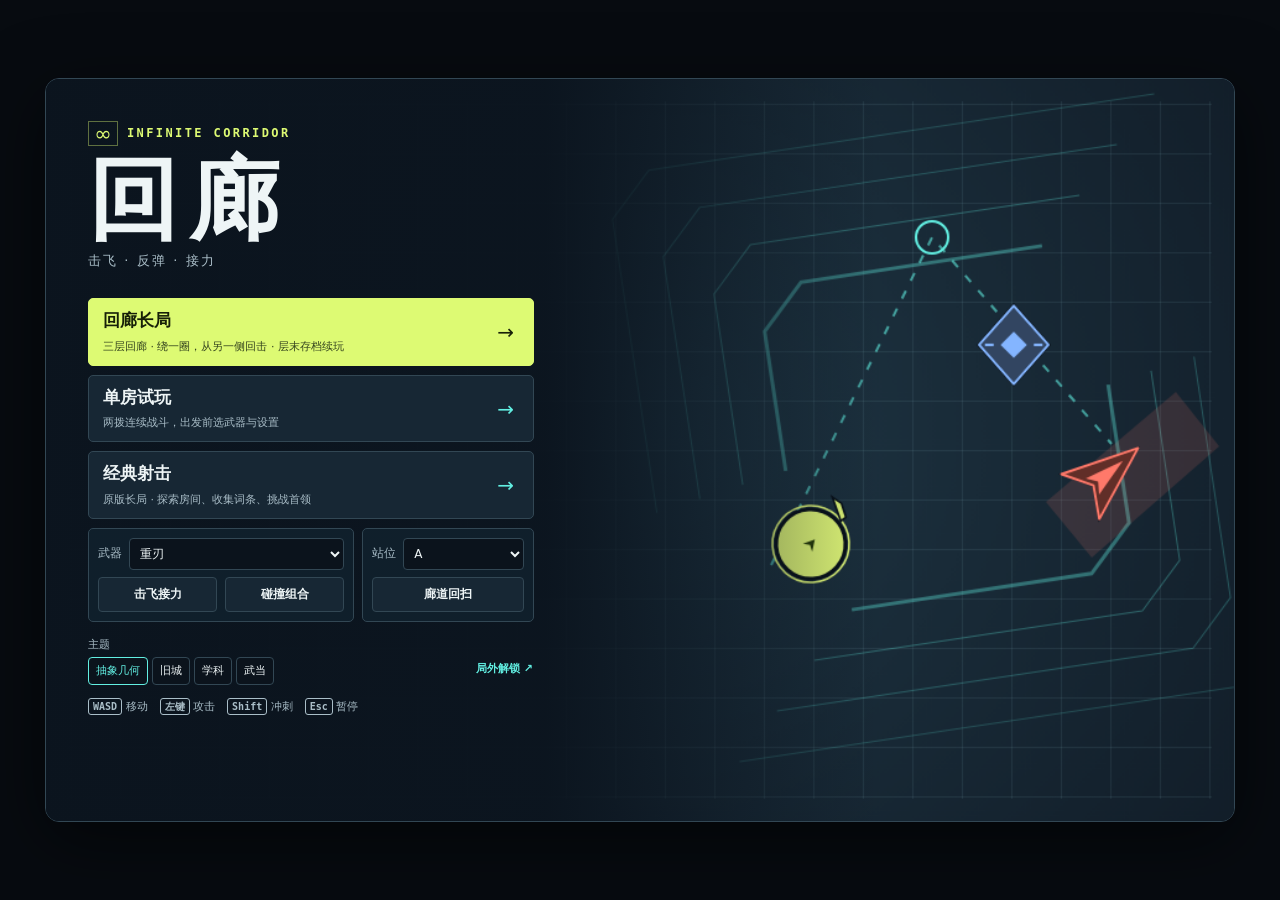
==== commit 20f75b14: "feat: 回廊长局升为主玩法（三层九间/路线词条/闭环回扫/存档续玩）+ loop 16/16 回归与文档沉淀" ====
--- a/index.html
+++ b/index.html
@@ -49,11 +49,17 @@
         </header>
 
         <div class="home-modes" aria-label="战斗模式">
-          <button id="btn-trial-setup" class="mode-entry featured" type="button">
+          <button id="btn-loop" class="mode-entry featured" type="button">
+            <span><b>回廊长局</b><small>三层回廊 · 绕一圈，从另一侧回击 · 层末存档续玩</small></span><span aria-hidden="true">→</span>
+          </button>
+          <button id="btn-loop-continue" class="mode-entry continue hidden" type="button">
+            <span><b>继续回廊</b><small>从上次离开的廊口接着走</small></span><span aria-hidden="true">→</span>
+          </button>
+          <button id="btn-trial-setup" class="mode-entry" type="button">
             <span><b>单房试玩</b><small>两拨连续战斗，出发前选武器与设置</small></span><span aria-hidden="true">→</span>
           </button>
           <button id="btn-start" class="mode-entry" type="button">
-            <span><b>原版长局</b><small>探索房间、收集词条、挑战首领</small></span><span aria-hidden="true">→</span>
+            <span><b>经典射击</b><small>原版长局 · 探索房间、收集词条、挑战首领</small></span><span aria-hidden="true">→</span>
           </button>
 
           <div class="home-experiments">
@@ -159,6 +165,7 @@
 <script src="src/core/perks.js"></script>
 <script src="src/core/audio.js"></script>
 <script src="src/core/recall.js"></script>
+<script src="src/core/loop.js"></script>
 <script src="src/core/enemy-trial.js"></script>
 <script src="src/core/impact.js"></script>
 <script src="src/core/engine.js"></script>
--- a/src/ui/style.css
+++ b/src/ui/style.css
@@ -124,6 +124,9 @@
 .mode-entry.featured { color: var(--accent-ink); background: var(--accent); border-color: var(--accent) }
 .mode-entry.featured small { color: #34441e }
 .mode-entry.featured > span:last-child { color: currentColor }
+.mode-entry.continue { background: #16241c; border-color: #7fae6a66; color: #dff6c8 }
+.mode-entry.continue small { color: #a8c79a }
+.mode-entry.continue > span:last-child { color: #bfe89a }
 .home-experiments { display: grid; grid-template-columns: 1.55fr 1fr; gap: 8px }
 .mode-group { display: grid; gap: 7px; padding: 9px; min-width: 0; background: #11212ddd; border: 1px solid var(--line); border-radius: 5px }
 .mode-group .button-row { flex-wrap: nowrap }
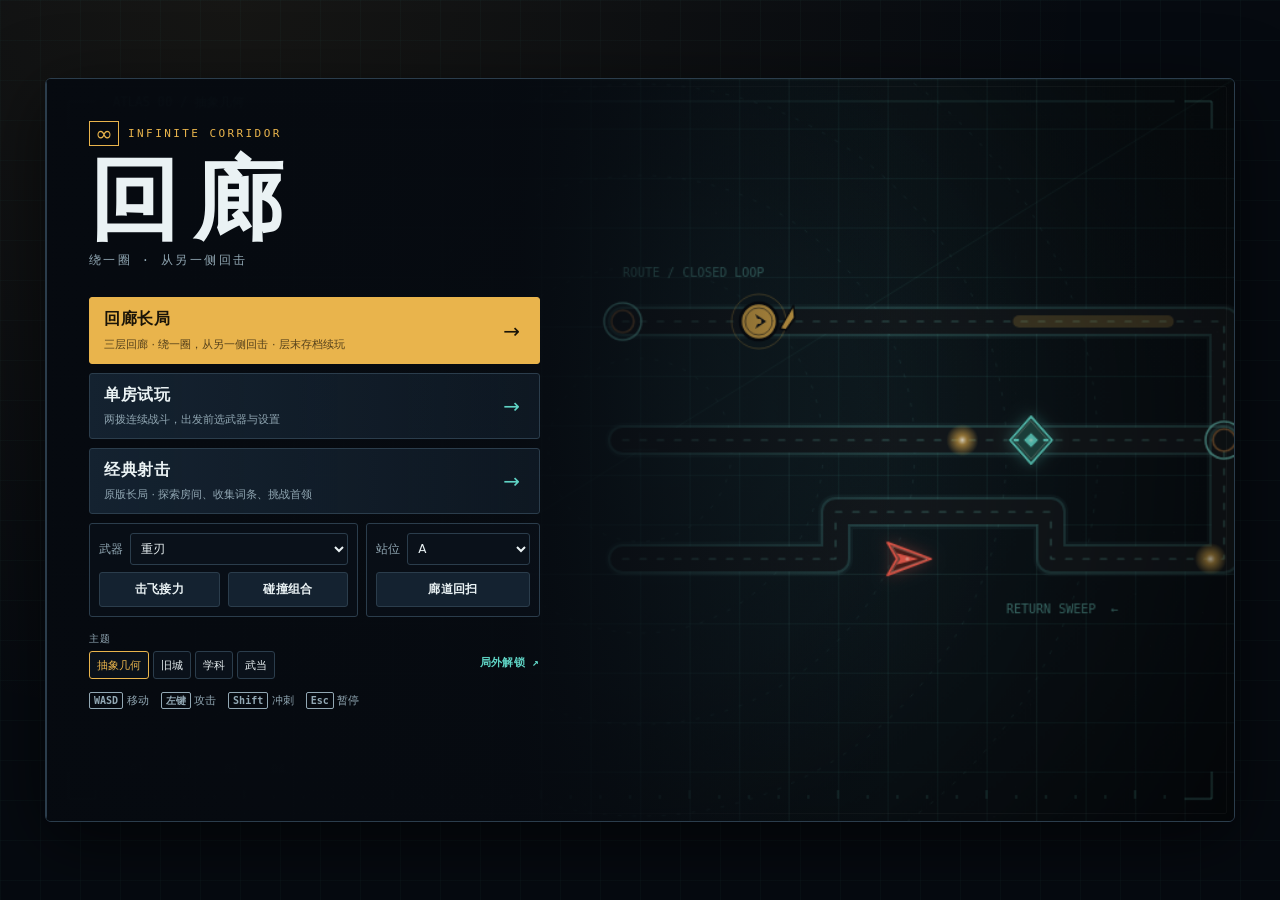
==== commit ba4a06ef: "feat: M8 整体美术风格大改为深蓝测绘图 + 四套主题材质与后处理真实接线" ====
--- a/index.html
+++ b/index.html
@@ -45,7 +45,7 @@
         <header class="home-brand">
           <div class="brand-line"><span aria-hidden="true">∞</span> INFINITE CORRIDOR</div>
           <h1 id="start-title">回廊</h1>
-          <p>击飞 · 反弹 · 接力</p>
+          <p>绕一圈 · 从另一侧回击</p>
         </header>
 
         <div class="home-modes" aria-label="战斗模式">
--- a/src/ui/style.css
+++ b/src/ui/style.css
@@ -1,24 +1,50 @@
+/* ∞ 回廊 —「深蓝测绘图 / 夜航档案」界面层
+ * 与 Canvas 共用一套语义色：琥珀金=唯一高亮，雾青=路径/读数，朱红=危险。
+ * 四套主题通过 #app[data-theme] 覆盖变量，界面与战场同步换材质。 */
 :root {
   color-scheme: dark;
-  --background: #070b10;
-  --frame: #0b131c;
-  --panel: #111e29;
-  --surface: #172734;
-  --line: #324754;
-  --text: #eef5f6;
-  --muted: #aabec8;
-  --accent: #ddfa73;
-  --accent-ink: #172008;
-  --guide: #62efe2;
-  --danger: #ff796a;
-  --gold: #f9cc78;
-  --rare: #c2b0ff;
+  --background: #060A10;
+  --frame: #0A111A;
+  --panel: #0E1822;
+  --surface: #142230;
+  --line: #2B3D4C;
+  --text: #EAF2F4;
+  --muted: #92A8B4;
+  --accent: #E9B44C;
+  --accent-ink: #1A1408;
+  --guide: #5FD3C4;
+  --danger: #E4584A;
+  --gold: #E9B44C;
+  --rare: #A99BE8;
   --font: "Microsoft YaHei UI", "PingFang SC", system-ui, sans-serif;
   --mono: "Bahnschrift", ui-monospace, Consolas, monospace;
 }
+#app[data-theme="oldtown"] {
+  --frame: #14100C; --panel: #1C1611; --surface: #271D16; --line: #4B3A2C;
+  --text: #F3E9DA; --muted: #B6A290; --accent: #EFA847; --accent-ink: #1C1206;
+  --guide: #8CB79C; --danger: #D4643F; --gold: #EFA847; --rare: #B98D94;
+}
+#app[data-theme="subject"] {
+  --frame: #0B121B; --panel: #121C27; --surface: #1A2836; --line: #35485A;
+  --text: #EAF1F7; --muted: #9CAFC0; --accent: #D8C07C; --accent-ink: #191407;
+  --guide: #6FA9CB; --danger: #C46C63; --gold: #D8C07C; --rare: #9098D6;
+}
+#app[data-theme="wudang"] {
+  --frame: #161C1E; --panel: #1C2426; --surface: #263033; --line: #415052;
+  --text: #EAEFEA; --muted: #A3B3AE; --accent: #CBA77E; --accent-ink: #1B150E;
+  --guide: #7FA99A; --danger: #B26C5E; --gold: #CBA77E; --rare: #9C99B6;
+}
 * { box-sizing: border-box }
 html { min-height: 100%; background: var(--background) }
-body { margin: 0; min-height: 100dvh; display: grid; align-items: center; color: var(--text); font-family: var(--font) }
+body {
+  margin: 0; min-height: 100dvh; display: grid; align-items: center;
+  color: var(--text); font-family: var(--font); background-color: var(--background);
+  background-image:
+    linear-gradient(rgba(95,211,196,.032) 1px, transparent 1px),
+    linear-gradient(90deg, rgba(95,211,196,.032) 1px, transparent 1px),
+    radial-gradient(ellipse at 18% 0%, rgba(233,180,76,.07), transparent 58%);
+  background-size: 40px 40px, 40px 40px, 100% 100%;
+}
 button, select { font: inherit }
 button { color: inherit; cursor: pointer }
 button:disabled { cursor: default }
@@ -32,27 +58,32 @@
 }
 #app:has(.hud:not(.hidden)) { width: min(1190px, calc(100% - 48px), calc((100dvh - 134px) * 1.6)) }
 .stage {
-  position: relative; border: 1px solid var(--line); border-radius: 14px;
-  background: var(--frame); overflow: hidden; box-shadow: 0 18px 70px #0008;
+  position: relative; border: 1px solid var(--line); border-radius: 6px;
+  background: var(--frame); overflow: hidden; box-shadow: 0 18px 70px #0009;
+}
+.stage::after {
+  content: ""; position: absolute; inset: 7px; pointer-events: none; z-index: 2;
+  border: 1px solid rgba(255,255,255,.035); border-radius: 2px;
 }
 canvas { display: block; width: 100%; height: auto; aspect-ratio: 8 / 5; outline: 0 }
 .stage[data-screen="playing"] canvas, .stage[data-screen="playing"] { cursor: crosshair }
 
 .hud {
   display: grid; grid-template-columns: minmax(146px, .8fr) minmax(214px, 1.6fr) minmax(190px, 1fr);
-  align-items: start; gap: 20px; margin-bottom: 8px; padding: 12px 14px;
-  background: var(--frame); border: 1px solid var(--line); border-radius: 10px;
+  align-items: start; gap: 20px; margin-bottom: 8px; padding: 11px 14px 11px 16px;
+  background: linear-gradient(180deg, var(--frame), rgba(10,17,26,.72));
+  border: 1px solid var(--line); border-left: 2px solid var(--accent); border-radius: 5px;
   min-width: 0; font-size: 12px;
 }
 .hud-left, .hud-mid, .hud-right { min-width: 0 }
 .room-line, .hp-row, .boss-bar, .hud-stats, .hud-actions, .battle-detail { display: flex; align-items: center; gap: 9px }
 .room-line { flex-wrap: wrap }
-.room-line b { font-size: 16px; line-height: 1.25 }
+.room-line b { font-size: 16px; line-height: 1.25; letter-spacing: .04em }
 .room-line span, .hp-label, .boss-bar, .hud-stats, .theme-tag, .battle-detail { color: var(--muted) }
 .room-line span, .hp-label, .hp-text, .hud-stats span, .dash-status { white-space: nowrap }
-.hp-text, .stat-v, .hud-stats b, .wallet b, .end-gold b { font-family: var(--mono); font-variant-numeric: tabular-nums }
+.hp-text, .stat-v, .hud-stats b, .wallet b, .end-gold b, .timer-v { font-family: var(--mono); font-variant-numeric: tabular-nums }
 .hp-text { min-width: 60px; text-align: right }
-.hp-track, .boss-track { overflow: hidden; flex: 1; background: #293e4a; border-radius: 2px }
+.hp-track, .boss-track { overflow: hidden; flex: 1; background: #1E2F3B; border-radius: 2px }
 .hp-track { height: 7px }
 .hp-fill, .boss-fill { height: 100%; background: var(--accent); transition: width 110ms linear }
 .hp-fill.low, .boss-fill { background: var(--danger) }
@@ -70,7 +101,7 @@
 .hud-stats, .hud-actions, .chips { flex-wrap: wrap; justify-content: end }
 .hud-stats .src { color: var(--guide) }
 .hud-stats b, .theme-tag b { color: var(--text); font-weight: 600 }
-.theme-tag { font-size: 11px }
+.theme-tag { font-size: 11px; font-family: var(--mono); letter-spacing: .04em }
 .dots { display: flex; gap: 4px; align-items: center; margin-top: 7px }
 .dot { width: 13px; height: 3px; border-radius: 2px; background: var(--line) }
 .dot.done { background: var(--guide) }
@@ -78,86 +109,134 @@
 .dot.boss { width: 6px; height: 6px; rotate: 45deg }
 .dot.boss.now { background: var(--danger) }
 .chips { display: flex; gap: 4px }
-.chip { padding: 2px 6px; border: 1px solid var(--line); border-radius: 3px; color: var(--muted); font-size: 10px; white-space: nowrap }
+.chip {
+  padding: 2px 6px; border: 1px solid var(--line); border-radius: 2px;
+  color: var(--muted); font-size: 10px; white-space: nowrap; font-family: var(--mono);
+}
 .chip.r-rare { border-color: var(--rare); color: var(--rare) }
 .chip.r-epic { border-color: var(--gold); color: var(--gold) }
 .mini-btn {
-  min-height: 28px; padding: 3px 8px; border: 1px solid var(--line); border-radius: 4px;
-  background: var(--surface); font-size: 11px;
+  min-height: 28px; padding: 3px 8px; border: 1px solid var(--line); border-radius: 3px;
+  background: var(--surface); font-size: 11px; font-family: var(--mono);
 }
 .mini-btn.off { color: var(--muted) }
 
 .overlay {
   position: absolute; inset: 0; display: grid; place-items: center; padding: 18px;
-  background: #071016be; backdrop-filter: blur(4px); z-index: 3;
+  background: #05090ec4; backdrop-filter: blur(4px); z-index: 3;
 }
 .stage[data-screen="start"] .overlay {
   justify-items: start; padding: 0; backdrop-filter: none;
-  background: linear-gradient(90deg, #0b141efa 0%, #0b141ef5 42%, #0b141e00 70%);
+  background: linear-gradient(90deg, #060A10f9 0%, #060A10f2 40%, #060A1000 72%);
 }
 .panel {
-  width: min(630px, 100%); max-height: 100%; overflow: auto;
-  padding: clamp(23px, 4vw, 42px); background: var(--panel); border: 1px solid var(--line);
-  border-top: 3px solid var(--accent); border-radius: 8px; box-shadow: 0 20px 64px #0007;
+  position: relative; width: min(630px, 100%); max-height: 100%; overflow: auto;
+  padding: clamp(23px, 4vw, 42px); background: var(--panel);
+  border: 1px solid var(--line); border-top: 2px solid var(--accent);
+  border-radius: 5px; box-shadow: 0 20px 64px #0008;
+}
+.panel::before {
+  content: "INFINITE CORRIDOR / ARCHIVE"; position: absolute; top: 9px; right: 14px;
+  font: 500 9px var(--mono); letter-spacing: .12em; color: var(--muted); opacity: .55;
 }
 .panel-head { margin-bottom: 22px }
-.panel-title, .end-title { margin: 0; font-size: clamp(28px, 3.5vw, 40px); font-weight: 780; line-height: 1.17; letter-spacing: .025em }
+.panel-title, .end-title {
+  margin: 0; font-size: clamp(28px, 3.5vw, 40px); font-weight: 600;
+  line-height: 1.17; letter-spacing: .06em;
+}
 .panel-desc { color: var(--muted); font-size: 13px; line-height: 1.6; margin: 7px 0 0 }
-.panel-kicker { color: var(--accent); font-size: 12px; margin: 0 0 8px; font-weight: 650; letter-spacing: .09em }
+.panel-kicker {
+  color: var(--accent); font-size: 11px; margin: 0 0 8px;
+  font-family: var(--mono); letter-spacing: .14em; text-transform: uppercase;
+}
 .start-panel {
-  width: min(530px, 55%); height: 100%; padding: clamp(24px, 3.5vw, 42px);
-  border: 0; border-radius: 0; box-shadow: none; background: transparent;
-}
+  width: min(536px, 56%); height: 100%; padding: clamp(24px, 3.5vw, 42px);
+  border: 0; border-left: 1px solid var(--line); border-radius: 0;
+  box-shadow: none; background: transparent;
+}
+.start-panel::before { display: none }
 .home-brand { margin-bottom: clamp(17px, 2.4vw, 28px) }
-.brand-line { font: 650 12px var(--mono); letter-spacing: .2em; color: var(--accent); display: flex; align-items: center; gap: 9px }
-.brand-line span { display: grid; place-items: center; width: 30px; height: 25px; border: 1px solid #ddfa7366; font: 21px var(--font); letter-spacing: 0 }
-.home-brand h1 { font-size: clamp(54px, 7vw, 98px); letter-spacing: .12em; line-height: .99; margin: 10px 0 8px; font-weight: 850 }
-.home-brand p { color: var(--muted); margin: 0; font-size: 13px; letter-spacing: .16em }
+.brand-line {
+  font: 500 11px var(--mono); letter-spacing: .22em; color: var(--accent);
+  display: flex; align-items: center; gap: 9px;
+}
+.brand-line span {
+  display: grid; place-items: center; width: 30px; height: 25px;
+  border: 1px solid var(--accent); font: 21px var(--font); letter-spacing: 0;
+}
+.home-brand h1 {
+  font-size: clamp(54px, 7vw, 98px); letter-spacing: .16em; line-height: .99;
+  margin: 10px 0 8px; font-weight: 600;
+}
+.home-brand p {
+  color: var(--muted); margin: 0; font-size: 12px; letter-spacing: .2em;
+  font-family: var(--mono); text-transform: uppercase;
+}
 .home-modes { display: grid; gap: 9px }
 .mode-entry {
   display: flex; justify-content: space-between; align-items: center; text-align: left; gap: 10px; width: 100%;
-  padding: 11px 14px; border: 1px solid var(--line); border-radius: 5px; background: var(--surface); min-height: 57px;
-}
-.mode-entry b { display: block; font-size: 17px; line-height: 1.2; margin-bottom: 4px }
+  padding: 11px 14px; border: 1px solid var(--line); border-radius: 3px;
+  background: linear-gradient(90deg, var(--surface), rgba(20,34,48,.55)); min-height: 57px;
+  transition: border-color 140ms, transform 140ms, background 140ms;
+}
+.mode-entry b { display: block; font-size: 16px; line-height: 1.2; margin-bottom: 4px; letter-spacing: .04em }
 .mode-entry small { color: var(--muted); font-size: 11px }
 .mode-entry > span:last-child { color: var(--guide); padding-inline: 5px; font-size: 20px }
-.mode-entry.featured { color: var(--accent-ink); background: var(--accent); border-color: var(--accent) }
-.mode-entry.featured small { color: #34441e }
+.mode-entry:not(:disabled):hover { border-color: var(--accent); transform: translateX(3px) }
+.mode-entry.featured {
+  color: var(--accent-ink); background: var(--accent); border-color: var(--accent);
+}
+.mode-entry.featured small { color: rgba(26,20,8,.72) }
 .mode-entry.featured > span:last-child { color: currentColor }
-.mode-entry.continue { background: #16241c; border-color: #7fae6a66; color: #dff6c8 }
-.mode-entry.continue small { color: #a8c79a }
-.mode-entry.continue > span:last-child { color: #bfe89a }
+.mode-entry.continue {
+  background: linear-gradient(90deg, rgba(95,211,196,.14), rgba(20,34,48,.5));
+  border-color: var(--guide); color: var(--text);
+}
+.mode-entry.continue small { color: var(--guide) }
+.mode-entry.continue > span:last-child { color: var(--guide) }
 .home-experiments { display: grid; grid-template-columns: 1.55fr 1fr; gap: 8px }
-.mode-group { display: grid; gap: 7px; padding: 9px; min-width: 0; background: #11212ddd; border: 1px solid var(--line); border-radius: 5px }
+.mode-group {
+  display: grid; gap: 7px; padding: 9px; min-width: 0;
+  background: rgba(10,17,26,.62); border: 1px solid var(--line); border-radius: 3px;
+}
 .mode-group .button-row { flex-wrap: nowrap }
 .mode-group .btn { width: 100%; min-width: 0; min-height: 35px; padding-inline: 6px; font-size: 12px }
 .field { color: var(--muted); font-size: 12px; display: grid; gap: 7px }
 .field.compact { grid-template-columns: auto minmax(0, 1fr); align-items: center }
 select {
   width: 100%; min-width: 0; padding: 9px 10px; min-height: 42px; color: var(--text);
-  background: var(--frame); border: 1px solid var(--line); border-radius: 4px;
+  background: var(--frame); border: 1px solid var(--line); border-radius: 3px;
 }
 .field.compact select { min-height: 32px; padding: 4px 6px }
 .home-settings { display: flex; align-items: end; justify-content: space-between; gap: 7px; margin-top: 15px }
-.theme-picker-label { color: var(--muted); font-size: 11px; margin-bottom: 5px }
+.theme-picker-label {
+  color: var(--muted); font-size: 10px; margin-bottom: 5px;
+  font-family: var(--mono); letter-spacing: .14em; text-transform: uppercase;
+}
 .theme-options { display: flex; gap: 4px; flex-wrap: wrap }
 .theme-opt {
-  padding: 4px 7px; min-height: 28px; font-size: 11px; background: var(--frame); border: 1px solid var(--line); border-radius: 4px;
-}
-.theme-opt.active { border-color: var(--guide); color: var(--guide) }
+  padding: 4px 7px; min-height: 28px; font-size: 11px;
+  background: var(--frame); border: 1px solid var(--line); border-radius: 3px;
+}
+.theme-opt.active { border-color: var(--accent); color: var(--accent) }
 .controls-inline { display: flex; gap: 6px 12px; flex-wrap: wrap; color: var(--muted); font-size: 11px; line-height: 1.65 }
 .start-panel .controls-inline { margin-top: 13px }
-kbd { font: 600 10px var(--mono); padding: 2px 4px; border: 1px solid currentColor; border-radius: 3px; white-space: nowrap }
+kbd { font: 600 10px var(--mono); padding: 2px 4px; border: 1px solid currentColor; border-radius: 2px; white-space: nowrap }
 
 .btn, .icon-btn {
   display: inline-flex; align-items: center; justify-content: center; gap: 9px; min-height: 42px;
-  padding: 8px 14px; border: 1px solid var(--line); border-radius: 4px; background: var(--surface);
-  font-size: 13px; font-weight: 650; white-space: nowrap;
+  padding: 8px 14px; border: 1px solid var(--line); border-radius: 3px; background: var(--surface);
+  font-size: 13px; font-weight: 600; white-space: nowrap; letter-spacing: .03em;
 }
 .btn.primary { color: var(--accent-ink); background: var(--accent); border-color: var(--accent) }
-.btn.link-button { color: var(--guide); background: transparent; border-color: transparent; padding-inline: 0; min-height: 28px; font-size: 11px }
+.btn.link-button {
+  color: var(--guide); background: transparent; border-color: transparent;
+  padding-inline: 0; min-height: 28px; font-size: 11px; font-family: var(--mono);
+}
 button:not(:disabled):hover, select:hover { border-color: var(--guide) }
-.btn.primary:not(:disabled):hover, .mode-entry.featured:hover { background: #e9ff9b; border-color: #e9ff9b }
+.btn.primary:not(:disabled):hover, .mode-entry.featured:hover {
+  background: #F6C96B; border-color: #F6C96B;
+}
 .start-actions, .end-actions, .pause-actions, .button-row { display: flex; flex-wrap: wrap; align-items: center; gap: 8px }
 .trial-panel { max-width: 560px }
 .trial-settings { display: grid; grid-template-columns: repeat(3, minmax(0, 1fr)); gap: 10px; margin-bottom: 18px }
@@ -171,25 +250,36 @@
 #perk-cards[data-count="1"] { grid-template-columns: minmax(0, 1fr) }
 .perk-card {
   min-width: 0; min-height: 158px; display: flex; flex-direction: column; text-align: start; gap: 7px;
-  padding: 13px; border: 1px solid var(--line); border-left: 3px solid var(--line);
-  border-radius: 5px; background: var(--surface);
-}
+  padding: 14px; border: 1px solid var(--line); border-left: 3px solid var(--line);
+  border-radius: 3px; background: linear-gradient(160deg, var(--surface), rgba(10,17,26,.72));
+  transition: border-color 140ms, transform 140ms;
+}
+.perk-card:not(:disabled):hover { border-color: var(--accent); transform: translateY(-2px) }
 .perk-card.r-rare { border-left-color: var(--rare) }
 .perk-card.r-epic { border-left-color: var(--gold) }
 .perk-top { display: flex; align-items: center; flex-wrap: wrap; gap: 5px; color: var(--muted); font-size: 10px }
-.perk-rarity, .perk-mechanic { padding: 2px 5px; border-radius: 3px; color: var(--text); background: var(--frame) }
+.perk-rarity, .perk-mechanic, .perk-tag {
+  padding: 2px 5px; border-radius: 2px; color: var(--text);
+  background: var(--frame); font-family: var(--mono); letter-spacing: .03em;
+}
 .r-rare .perk-rarity { color: var(--rare) }
 .r-epic .perk-rarity { color: var(--gold) }
-.perk-name { font-size: 19px; font-weight: 700 }
+.perk-name { font-size: 19px; font-weight: 600; letter-spacing: .04em }
 .perk-desc { color: var(--muted); line-height: 1.55; font-size: 12px; flex: 1; overflow-wrap: anywhere }
 .perk-synergy { color: var(--guide); font-size: 11px; line-height: 1.4 }
-.perk-price { color: var(--accent); border-top: 1px solid var(--line); padding-top: 6px; font-size: 11px }
+.perk-price {
+  color: var(--accent); border-top: 1px solid var(--line);
+  padding-top: 6px; font-size: 11px; font-family: var(--mono);
+}
 .perk-card.poor .perk-price, .perk-card.locked .perk-price { color: var(--muted) }
 
 .end-title.win { color: var(--accent) }
 .end-title.lose { color: var(--danger) }
 .stats { display: grid; grid-template-columns: repeat(auto-fit, minmax(86px, 1fr)); gap: 8px }
-.stat { display: grid; gap: 3px; border: 1px solid var(--line); background: var(--frame); border-radius: 4px; padding: 10px 11px }
+.stat {
+  display: grid; gap: 3px; border: 1px solid var(--line);
+  background: var(--frame); border-radius: 3px; padding: 10px 11px;
+}
 .stat-v { font-size: 23px }
 .stat-l, .end-gold, .wallet { color: var(--muted); font-size: 12px }
 .end-gold { margin: 14px 0 0 }
@@ -201,10 +291,14 @@
 .unlock-head-right { display: flex; align-items: center; gap: 8px }
 .wallet { white-space: nowrap }
 .icon-btn { font-size: 20px; padding: 3px 10px; min-height: 34px }
-.unlock-grid { display: grid; grid-template-columns: repeat(4, minmax(0, 1fr)); gap: 8px; overflow: auto; overscroll-behavior: contain; padding: 2px 5px 2px 2px }
+.unlock-grid {
+  display: grid; grid-template-columns: repeat(4, minmax(0, 1fr)); gap: 8px;
+  overflow: auto; overscroll-behavior: contain; padding: 2px 5px 2px 2px;
+}
 .toast {
   position: absolute; z-index: 4; left: 50%; bottom: 13px; translate: -50% 6px; max-width: min(90%, 600px);
-  padding: 7px 10px; background: #071016ed; border: 1px solid var(--line); border-radius: 5px;
+  padding: 7px 10px; background: #05090eed; border: 1px solid var(--line);
+  border-left: 2px solid var(--accent); border-radius: 3px;
   color: var(--text); font-size: 12px; text-align: center; opacity: 0; pointer-events: none;
   transition: opacity 120ms, translate 120ms;
 }
@@ -229,8 +323,10 @@
   body { align-items: start }
   #app, #app:has(.hud:not(.hidden)) { width: calc(100% - 16px); padding-block: 8px }
   .stage[data-screen]:not([data-screen="playing"]) canvas { position: absolute; inset: 0; opacity: .84 }
-  .overlay, .stage[data-screen="start"] .overlay { position: relative; padding: 10px; min-height: min(390px, 84dvh); width: 100%; background: #071016c9 }
-  .stage[data-screen="start"] .overlay { min-height: 0; background: linear-gradient(0deg, #0b141e 69%, #0b141e56) }
+  .overlay, .stage[data-screen="start"] .overlay {
+    position: relative; padding: 10px; min-height: min(390px, 84dvh); width: 100%; background: #05090ed2;
+  }
+  .stage[data-screen="start"] .overlay { min-height: 0; background: linear-gradient(0deg, #060A10 69%, #060A1060) }
   .start-panel { width: 100%; height: auto; padding: 16px 12px; overflow: visible }
   .home-brand h1 { font-size: clamp(48px, 13vw, 72px) }
   .panel { padding: 20px }
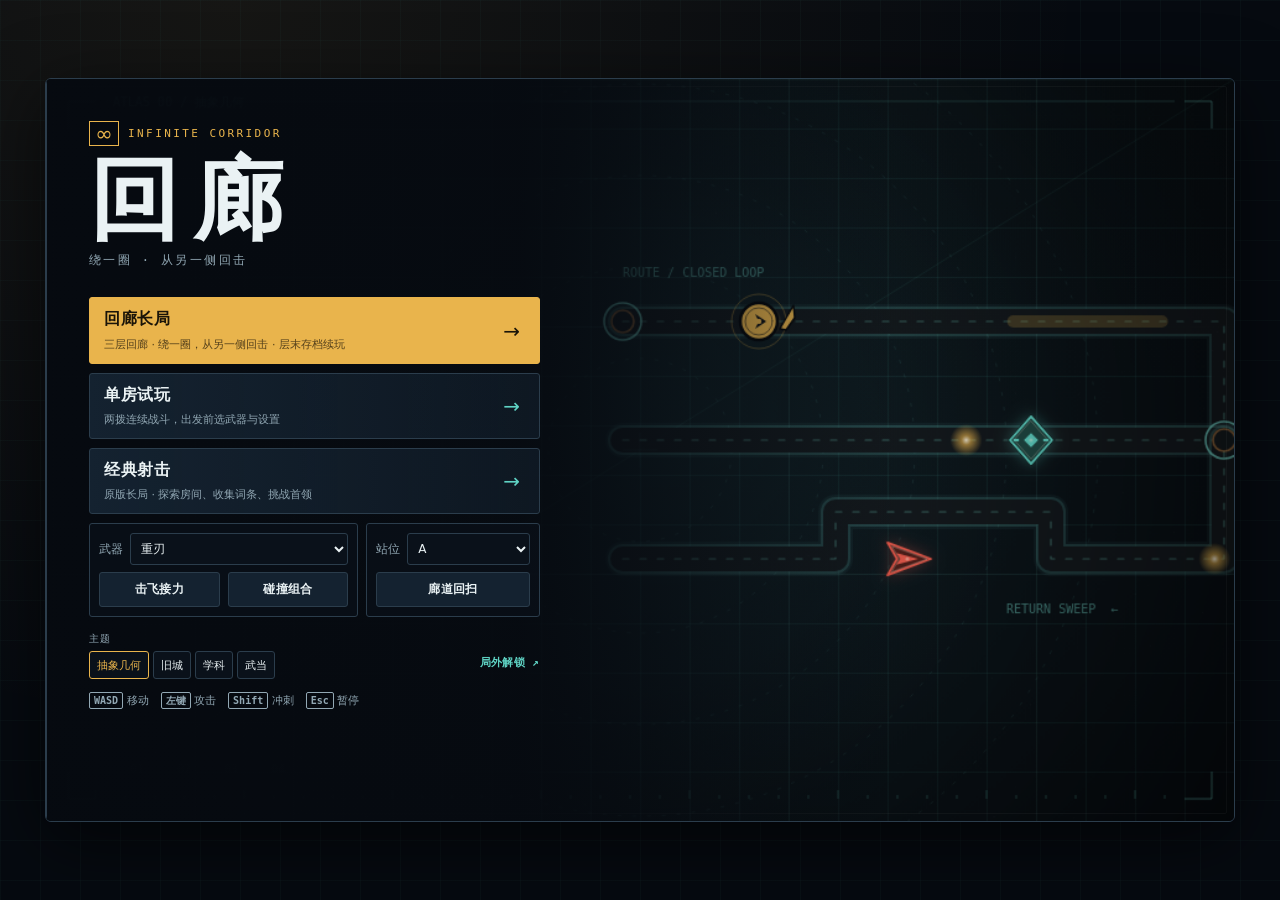
==== commit 6ff1ce7d: "feat: M9 多相位巡廊首领护盾（破盾节奏/圈型门槛/三态强视觉）+ loop 23/23 回归" ====
--- a/index.html
+++ b/index.html
@@ -19,6 +19,11 @@
         <span class="hp-label">生命</span><div id="hp-track" class="hp-track" role="progressbar" aria-label="生命" aria-valuemin="0"><div id="hp-fill" class="hp-fill"></div></div><span id="hp-text" class="hp-text"></span>
       </div>
       <div id="boss-bar" class="boss-bar hidden"><span id="boss-name"></span><div class="boss-track"><div id="boss-fill" class="boss-fill"></div></div></div>
+      <div id="shield-bar" class="shield-bar hidden" data-state="closed">
+        <span id="shield-state" class="shield-state"></span>
+        <div id="shield-track" class="shield-track"><div id="shield-fill" class="shield-fill"></div></div>
+        <span id="shield-timer" class="shield-timer"></span>
+      </div>
       <div class="battle-detail">
         <span class="dash-status">冲刺 <b id="dash-status">可用</b></span>
         <span id="hud-boss-phase" class="hud-extra hidden"></span>
--- a/src/ui/style.css
+++ b/src/ui/style.css
@@ -89,6 +89,27 @@
 .hp-fill.low, .boss-fill { background: var(--danger) }
 .boss-bar { margin-top: 5px }
 .boss-track { height: 5px }
+/* M9 巡廊首领护盾相位条：闭合=藕紫蓄势、暴露=琥珀全额窗口、重构=雾青重建 */
+.shield-bar {
+  display: grid; grid-template-columns: minmax(0, 1fr) minmax(56px, 96px) auto;
+  align-items: center; gap: 8px; margin-top: 5px;
+  font-size: 10px; font-family: var(--mono); letter-spacing: .02em;
+}
+.shield-state { color: var(--rare); white-space: nowrap; overflow: hidden; text-overflow: ellipsis }
+.shield-timer { color: var(--muted); min-width: 42px; text-align: right; font-variant-numeric: tabular-nums }
+.shield-track { height: 5px; background: #1E2F3B; border-radius: 2px; overflow: hidden }
+.shield-fill { height: 100%; width: 0; background: var(--rare); transition: width 90ms linear }
+.shield-bar[data-state="exposed"] .shield-state { color: var(--accent); font-weight: 700 }
+.shield-bar[data-state="exposed"] .shield-timer { color: var(--accent) }
+.shield-bar[data-state="exposed"] .shield-fill { background: var(--accent) }
+.shield-bar[data-state="exposed"] .shield-track {
+  box-shadow: 0 0 0 1px var(--accent), 0 0 12px rgba(233,180,76,.45);
+  animation: shield-pulse 700ms ease-in-out infinite alternate;
+}
+.shield-bar[data-state="reforming"] .shield-state { color: var(--guide) }
+.shield-bar[data-state="reforming"] .shield-timer { color: var(--guide) }
+.shield-bar[data-state="reforming"] .shield-fill { background: var(--guide) }
+@keyframes shield-pulse { from { opacity: .62 } to { opacity: 1 } }
 .battle-detail { flex-wrap: wrap; gap: 4px 12px; margin-top: 5px }
 .dash-status b { color: var(--accent) }
 .dash-status b.waiting { color: var(--muted) }
@@ -333,6 +354,8 @@
   .unlock-panel { max-height: min(600px, calc(100dvh - 42px)) }
   .unlock-grid, #perk-cards[data-count="3"] { grid-template-columns: repeat(2, minmax(0, 1fr)) }
   .hud { padding: 8px; grid-template-columns: minmax(100px, .82fr) minmax(0, 1.45fr); gap: 5px 10px }
+  .shield-bar { grid-template-columns: minmax(0, 1fr) auto }
+  .shield-track { display: none }
   .hint { min-height: 2.8em }
   .hud-right { grid-column: 1 / -1; display: flex; justify-content: space-between; align-items: center; flex-wrap: wrap }
   .hud-stats, .hud-actions { gap: 5px }
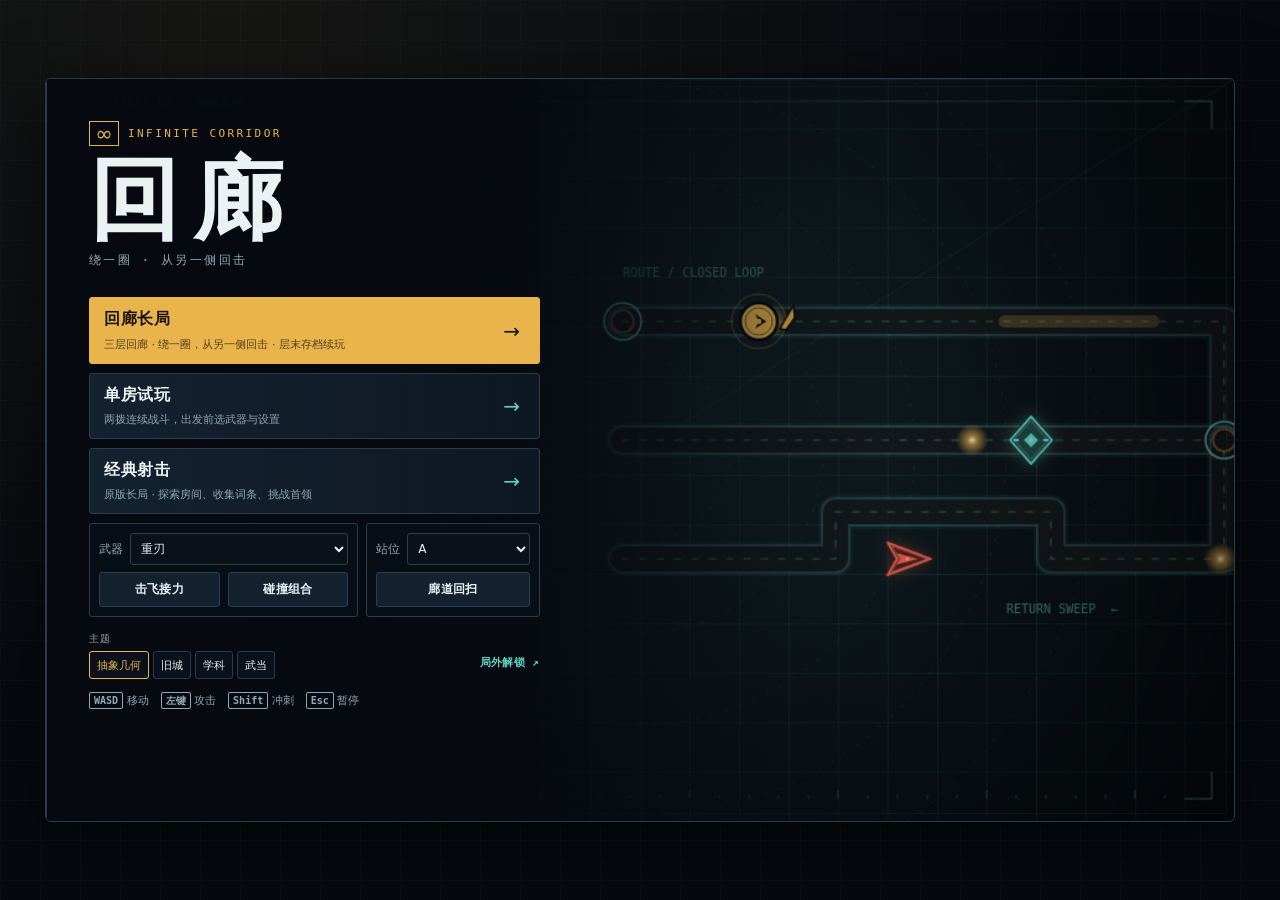
==== commit 460b2748: "feat: M10 闭环兑现演出 + 连扫蓄势可读化 + 90 秒分镜按主模式重剪 - loop.js 新增纯规则 closureReport()，从 recall 波的客观几何读圈型/长度/连扫倍率" ====
--- a/index.html
+++ b/index.html
@@ -23,6 +23,11 @@
         <span id="shield-state" class="shield-state"></span>
         <div id="shield-track" class="shield-track"><div id="shield-fill" class="shield-fill"></div></div>
         <span id="shield-timer" class="shield-timer"></span>
+      </div>
+      <div id="streak-bar" class="streak-bar hidden" data-level="1">
+        <span id="streak-state" class="streak-state"></span>
+        <div class="streak-track"><div id="streak-fill" class="streak-fill"></div></div>
+        <span id="streak-timer" class="streak-timer"></span>
       </div>
       <div class="battle-detail">
         <span class="dash-status">冲刺 <b id="dash-status">可用</b></span>
--- a/src/ui/style.css
+++ b/src/ui/style.css
@@ -110,6 +110,25 @@
 .shield-bar[data-state="reforming"] .shield-timer { color: var(--guide) }
 .shield-bar[data-state="reforming"] .shield-fill { background: var(--guide) }
 @keyframes shield-pulse { from { opacity: .62 } to { opacity: 1 } }
+/* M10：连扫蓄势条 —— 1 层雾青待蓄、2 层藕紫、3 层琥珀满档，与护盾条同骨架 */
+.streak-bar {
+  display: grid; grid-template-columns: minmax(0, 1fr) minmax(56px, 96px) auto;
+  align-items: center; gap: 8px; margin-top: 4px;
+  font-size: 10px; font-family: var(--mono); letter-spacing: .02em;
+}
+.streak-state { color: var(--muted); white-space: nowrap; overflow: hidden; text-overflow: ellipsis }
+.streak-timer { color: var(--muted); min-width: 38px; text-align: right; font-variant-numeric: tabular-nums }
+.streak-track { height: 4px; background: #1E2F3B; border-radius: 2px; overflow: hidden }
+.streak-fill { height: 100%; width: 0; background: var(--guide); transition: width 90ms linear }
+.streak-bar[data-level="2"] .streak-state,
+.streak-bar[data-level="2"] .streak-timer { color: var(--rare) }
+.streak-bar[data-level="2"] .streak-fill { background: var(--rare) }
+.streak-bar[data-level="3"] .streak-state,
+.streak-bar[data-level="3"] .streak-timer { color: var(--accent); font-weight: 700 }
+.streak-bar[data-level="3"] .streak-fill { background: var(--accent) }
+.streak-bar[data-level="3"] .streak-track {
+  box-shadow: 0 0 0 1px var(--accent), 0 0 10px rgba(233,180,76,.35);
+}
 .battle-detail { flex-wrap: wrap; gap: 4px 12px; margin-top: 5px }
 .dash-status b { color: var(--accent) }
 .dash-status b.waiting { color: var(--muted) }
@@ -356,6 +375,8 @@
   .hud { padding: 8px; grid-template-columns: minmax(100px, .82fr) minmax(0, 1.45fr); gap: 5px 10px }
   .shield-bar { grid-template-columns: minmax(0, 1fr) auto }
   .shield-track { display: none }
+  .streak-bar { grid-template-columns: minmax(0, 1fr) auto }
+  .streak-track { display: none }
   .hint { min-height: 2.8em }
   .hud-right { grid-column: 1 / -1; display: flex; justify-content: space-between; align-items: center; flex-wrap: wrap }
   .hud-stats, .hud-actions { gap: 5px }
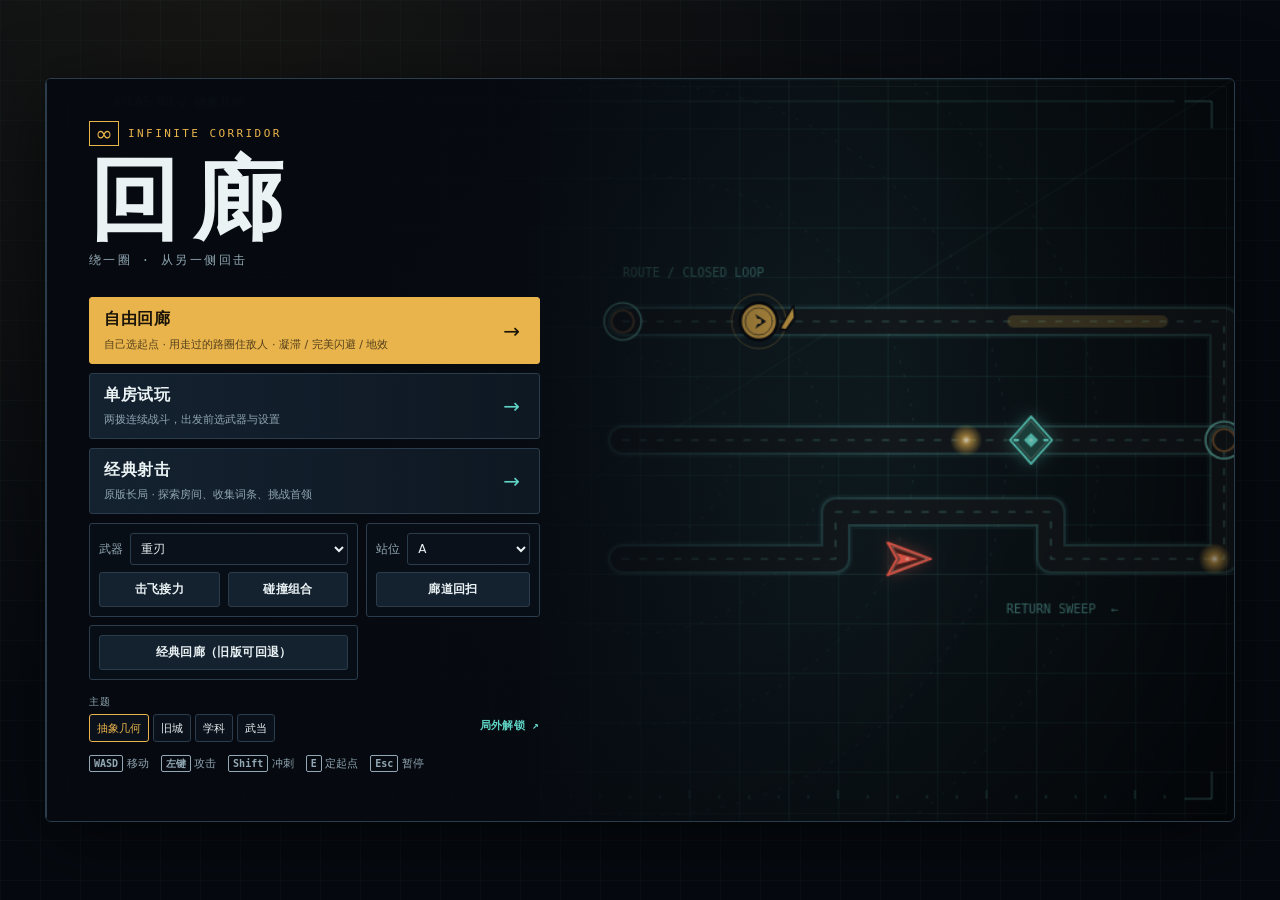
==== commit 4cedfa27: "feat: M11 自由回扫替代主模式骨架（凝滞/完美闪避/地效/四强化）+ freewave 23/23 回归 新增 core/chrono.js 统一时间轴与 core/freewave.js 区" ====
--- a/index.html
+++ b/index.html
@@ -60,10 +60,10 @@
 
         <div class="home-modes" aria-label="战斗模式">
           <button id="btn-loop" class="mode-entry featured" type="button">
-            <span><b>回廊长局</b><small>三层回廊 · 绕一圈，从另一侧回击 · 层末存档续玩</small></span><span aria-hidden="true">→</span>
+            <span><b>自由回廊</b><small>自己选起点 · 用走过的路圈住敌人 · 凝滞 / 完美闪避 / 地效</small></span><span aria-hidden="true">→</span>
           </button>
           <button id="btn-loop-continue" class="mode-entry continue hidden" type="button">
-            <span><b>继续回廊</b><small>从上次离开的廊口接着走</small></span><span aria-hidden="true">→</span>
+            <span><b>继续回廊</b><small>从上次离开的圈接着走</small></span><span aria-hidden="true">→</span>
           </button>
           <button id="btn-trial-setup" class="mode-entry" type="button">
             <span><b>单房试玩</b><small>两拨连续战斗，出发前选武器与设置</small></span><span aria-hidden="true">→</span>
@@ -88,6 +88,9 @@
               </label>
               <button id="btn-recall" class="btn secondary" type="button">廊道回扫</button>
             </div>
+            <div class="mode-group">
+              <button id="btn-loop-classic" class="btn secondary" type="button">经典回廊（旧版可回退）</button>
+            </div>
           </div>
         </div>
 
@@ -95,7 +98,7 @@
           <div id="theme-host"></div>
           <button id="btn-unlock-start" class="btn link-button" type="button">局外解锁 ↗</button>
         </div>
-        <div class="controls-inline"><span><kbd>WASD</kbd> 移动</span><span><kbd>左键</kbd> 攻击</span><span><kbd>Shift</kbd> 冲刺</span><span><kbd>Esc</kbd> 暂停</span></div>
+        <div class="controls-inline"><span><kbd>WASD</kbd> 移动</span><span><kbd>左键</kbd> 攻击</span><span><kbd>Shift</kbd> 冲刺</span><span><kbd>E</kbd> 定起点</span><span><kbd>Esc</kbd> 暂停</span></div>
       </section>
 
       <section id="screen-trial" class="panel trial-panel hidden" tabindex="-1" aria-labelledby="trial-title">
@@ -176,6 +179,8 @@
 <script src="src/core/audio.js"></script>
 <script src="src/core/recall.js"></script>
 <script src="src/core/loop.js"></script>
+<script src="src/core/chrono.js"></script>
+<script src="src/core/freewave.js"></script>
 <script src="src/core/enemy-trial.js"></script>
 <script src="src/core/impact.js"></script>
 <script src="src/core/engine.js"></script>
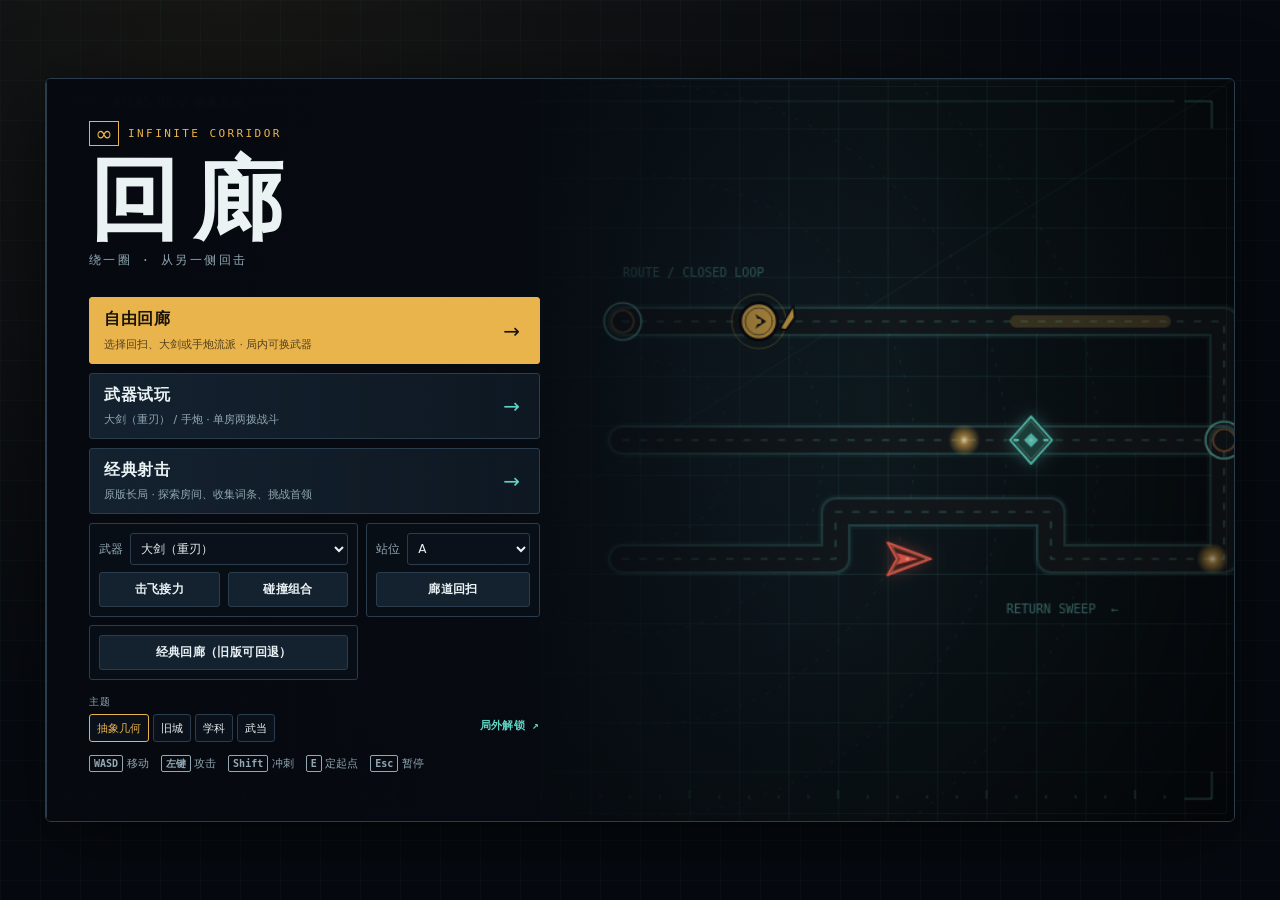
==== commit d5b1f95e: "feat: 完善自由回廊武器、流派与战斗平衡 接入局内枪剑切换和独立流派卡池，调整群伤、命中反馈与敌人成长。支持局外技能重置、返还金币和续档同步。  验证：143 项 Node 测试通过。" ====
--- a/index.html
+++ b/index.html
@@ -41,6 +41,7 @@
       <div id="perk-chips" class="chips" aria-label="当前强化"></div>
       <div class="hud-actions">
         <span class="theme-tag">主题 <b id="hud-theme"></b></span>
+          <button id="btn-switch-weapon" class="mini-btn hidden" type="button" aria-keyshortcuts="Q"><span id="hud-weapon"></span> <kbd>Q</kbd></button>
         <button id="btn-mute" class="mini-btn" type="button" aria-keyshortcuts="M">音效 开</button>
         <button id="btn-pause" class="mini-btn" type="button" aria-keyshortcuts="Escape">暂停 <kbd>Esc</kbd></button>
       </div>
@@ -60,13 +61,13 @@
 
         <div class="home-modes" aria-label="战斗模式">
           <button id="btn-loop" class="mode-entry featured" type="button">
-            <span><b>自由回廊</b><small>自己选起点 · 用走过的路圈住敌人 · 凝滞 / 完美闪避 / 地效</small></span><span aria-hidden="true">→</span>
+            <span><b>自由回廊</b><small>选择回扫、大剑或手炮流派 · 局内可换武器</small></span><span aria-hidden="true">→</span>
           </button>
           <button id="btn-loop-continue" class="mode-entry continue hidden" type="button">
             <span><b>继续回廊</b><small>从上次离开的圈接着走</small></span><span aria-hidden="true">→</span>
           </button>
           <button id="btn-trial-setup" class="mode-entry" type="button">
-            <span><b>单房试玩</b><small>两拨连续战斗，出发前选武器与设置</small></span><span aria-hidden="true">→</span>
+            <span><b>武器试玩</b><small>大剑（重刃） / 手炮 · 单房两拨战斗</small></span><span aria-hidden="true">→</span>
           </button>
           <button id="btn-start" class="mode-entry" type="button">
             <span><b>经典射击</b><small>原版长局 · 探索房间、收集词条、挑战首领</small></span><span aria-hidden="true">→</span>
@@ -75,7 +76,7 @@
           <div class="home-experiments">
             <div class="mode-group">
               <label class="field compact" for="impact-weapon">武器
-                <select id="impact-weapon"><option value="blade">重刃</option><option value="cannon">手炮</option></select>
+                <select id="impact-weapon"><option value="blade">大剑（重刃）</option><option value="cannon">手炮</option></select>
               </label>
               <div class="button-row">
                 <button id="btn-impact" class="btn secondary" type="button">击飞接力</button>
@@ -101,17 +102,30 @@
         <div class="controls-inline"><span><kbd>WASD</kbd> 移动</span><span><kbd>左键</kbd> 攻击</span><span><kbd>Shift</kbd> 冲刺</span><span><kbd>E</kbd> 定起点</span><span><kbd>Esc</kbd> 暂停</span></div>
       </section>
 
+      <section id="screen-free-setup" class="panel trial-panel hidden" tabindex="-1" aria-labelledby="free-style-title">
+        <header class="panel-head">
+          <h2 id="free-style-title" class="panel-title">选择流派</h2>
+          <p class="panel-desc">选择本局的强化卡池。战斗中仍可用 Q 切换武器。</p>
+        </header>
+        <div class="home-modes">
+          <button id="btn-free-sweep" class="mode-entry featured" type="button"><span><b>回扫</b><small>闭环回血、刷新冲刺、强化破盾</small></span><span aria-hidden="true">→</span></button>
+          <button id="btn-free-blade" class="mode-entry" type="button"><span><b>大剑</b><small>开局持剑 · 强化挥击范围、伤害、攻速和吸血</small></span><span aria-hidden="true">→</span></button>
+          <button id="btn-free-cannon" class="mode-entry" type="button"><span><b>手炮</b><small>开局持枪 · 可强化追踪、穿透、散射、远射和压制</small></span><span aria-hidden="true">→</span></button>
+        </div>
+        <div class="start-actions"><button id="btn-free-back" class="btn secondary" type="button">返回首页 <kbd>Esc</kbd></button></div>
+      </section>
+
       <section id="screen-trial" class="panel trial-panel hidden" tabindex="-1" aria-labelledby="trial-title">
         <header class="panel-head">
-          <h2 id="trial-title" class="panel-title">单房试玩</h2>
-          <p class="panel-desc">选好设置，连续迎战两拨敌人。</p>
+          <h2 id="trial-title" class="panel-title">武器试玩</h2>
+          <p class="panel-desc">选好武器，连续迎战两拨敌人。</p>
         </header>
         <div class="trial-settings">
           <label class="field" for="trial-version">版本
             <select id="trial-version"><option value="A">版本 A</option><option value="B">版本 B</option></select>
           </label>
           <label class="field" for="trial-weapon">武器
-            <select id="trial-weapon"><option value="blade">重刃</option><option value="cannon">手炮</option></select>
+            <select id="trial-weapon"><option value="blade">大剑（重刃）</option><option value="cannon">手炮</option></select>
           </label>
           <label class="field" for="trial-preset">预设
             <select id="trial-preset"><option value="basic">预设 1</option><option value="skills">预设 2</option></select>
@@ -153,14 +167,17 @@
 
       <section id="screen-unlock" class="panel unlock-panel hidden" tabindex="-1" aria-labelledby="unlock-title">
         <header class="unlock-head">
-          <div><h2 id="unlock-title" class="panel-title">局外解锁</h2><p class="panel-desc">解锁后的词条会随原版长局开局装入。</p></div>
+          <div><h2 id="unlock-title" class="panel-title">局外解锁</h2><p class="panel-desc">已解锁词条自动装入「自由回廊」和「经典射击」。</p></div>
           <div class="unlock-head-right">
             <div class="wallet">金币 <b id="unlock-gold"></b></div>
             <button id="unlock-close" class="icon-btn" type="button" aria-label="关闭局外解锁">×</button>
           </div>
         </header>
         <div id="unlock-grid" class="unlock-grid" tabindex="0" aria-label="可解锁词条"></div>
-        <button id="unlock-back" class="btn secondary" type="button" data-from="start">返回 <kbd>Esc</kbd></button>
+        <div class="unlock-actions">
+          <button id="unlock-back" class="btn secondary" type="button" data-from="start">返回 <kbd>Esc</kbd></button>
+          <button id="unlock-reset" class="btn secondary" type="button">重置并返还金币</button>
+        </div>
       </section>
 
       <section id="screen-pause" class="panel pause-panel hidden" tabindex="-1" aria-labelledby="pause-title">
--- a/src/ui/style.css
+++ b/src/ui/style.css
@@ -326,7 +326,7 @@
 .end-gold b, .wallet b { color: var(--gold); font-size: 16px }
 .end-actions { margin-top: 21px }
 .unlock-panel { width: min(940px, 100%); display: grid; grid-template-rows: auto minmax(0, 1fr) auto; gap: 15px }
-.unlock-panel > .btn { justify-self: start }
+.unlock-actions { display: flex; flex-wrap: wrap; justify-content: space-between; gap: 8px }
 .unlock-head { display: flex; justify-content: space-between; align-items: start; gap: 8px }
 .unlock-head-right { display: flex; align-items: center; gap: 8px }
 .wallet { white-space: nowrap }
